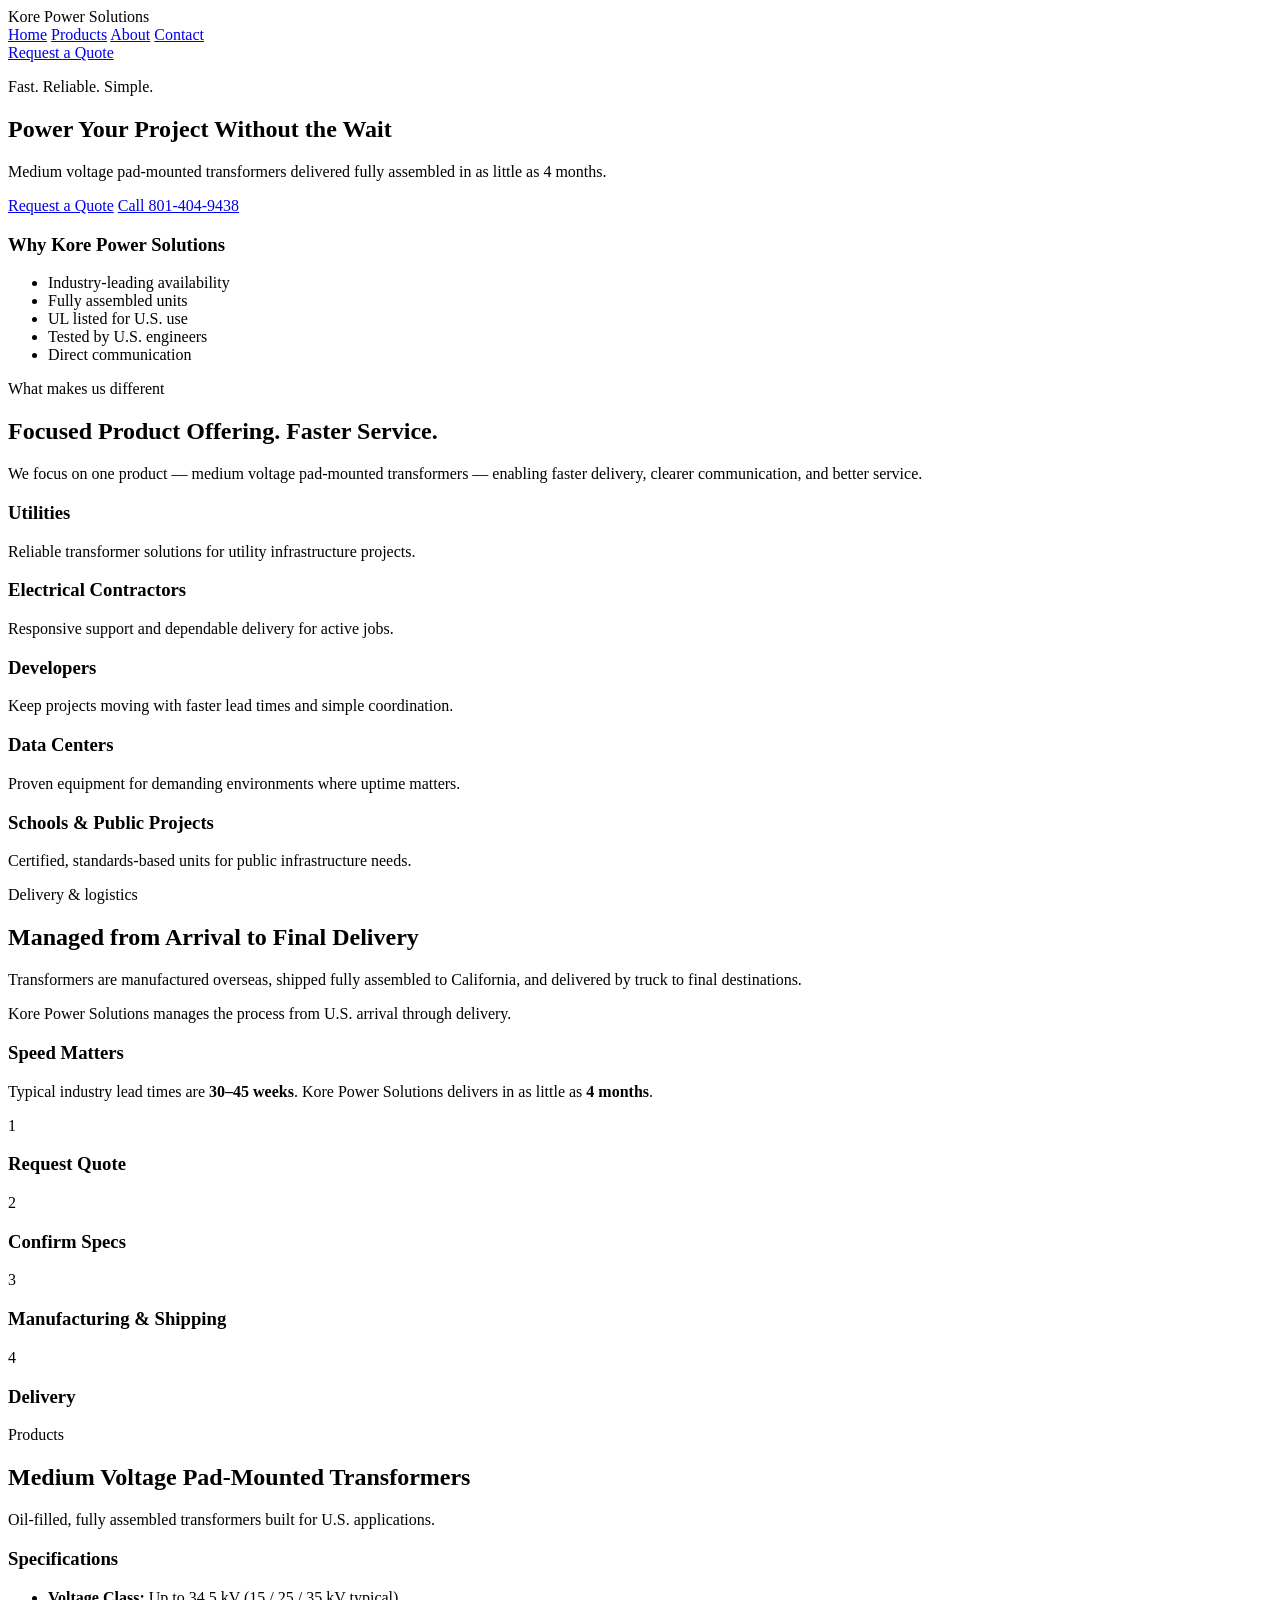
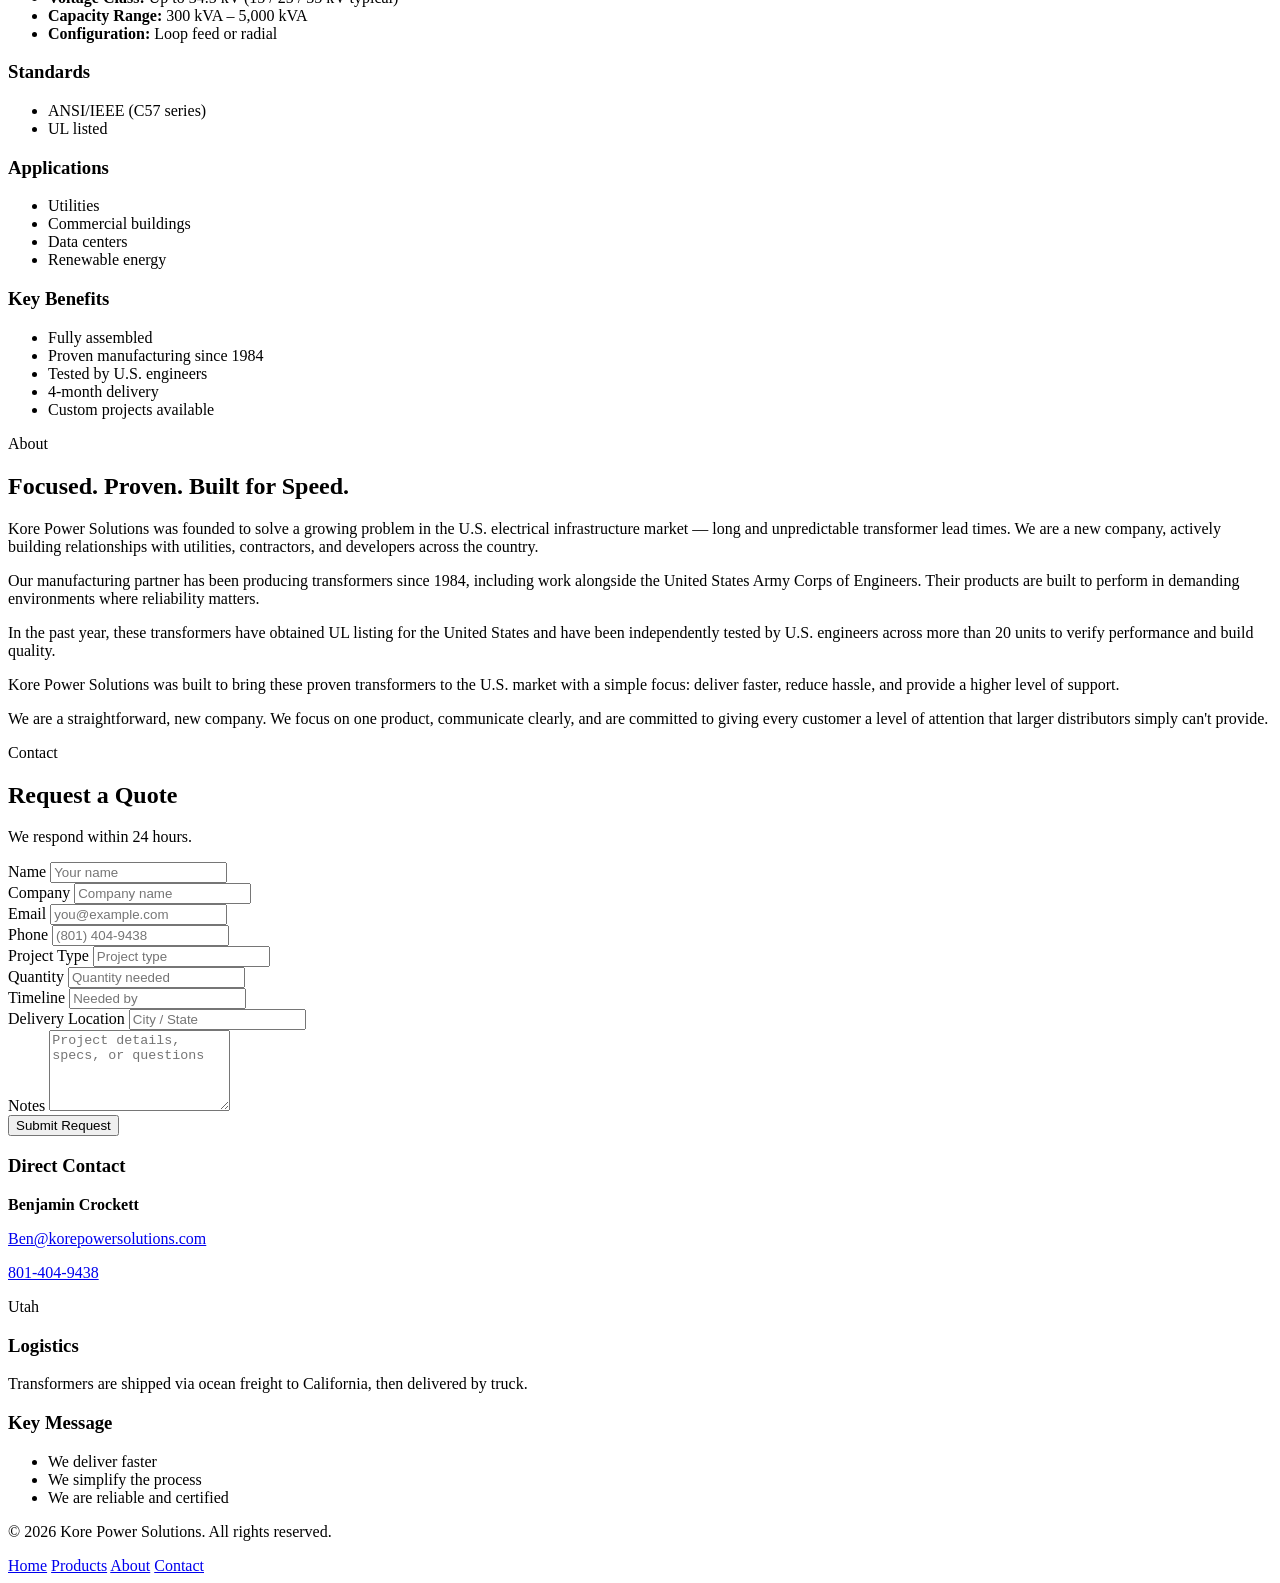
==== index.html @ fe187b6d "Add initial index.html for Kore Power Solutions website This is the initial commit of the index.html" ====
<!DOCTYPE html>
<html lang="en">
<head>
    <meta charset="UTF-8" />
    <meta name="viewport" content="width=device-width, initial-scale=1.0" />
    <title>Kore Power Solutions</title>
    <link rel="stylesheet" href="styles.css" />
</head>
<body>
    <header class="site-header">
        <div class="container nav">
            <div class="logo">
                <span class="logo-k">Kore</span> Power Solutions
            </div>

            <nav class="nav-links">
                <a href="#home">Home</a>
                <a href="#products">Products</a>
                <a href="#about">About</a>
                <a href="#contact">Contact</a>
            </nav>

            <a href="#contact" class="btn btn-primary">Request a Quote</a>
        </div>
    </header>

    <main>
        <section id="home" class="hero">
            <div class="container hero-grid">
                <div class="hero-text">
                    <p class="eyebrow">Fast. Reliable. Simple.</p>
                    <h1>Power Your Project Without the Wait</h1>
                    <p class="hero-subheadline">
                        Medium voltage pad-mounted transformers delivered fully assembled
                        in as little as 4 months.
                    </p>

                    <div class="hero-actions">
                        <a href="#contact" class="btn btn-primary">Request a Quote</a>
                        <a href="tel:8014049438" class="btn btn-secondary">Call 801-404-9438</a>
                    </div>
                </div>

                <div class="hero-card">
                    <h3>Why Kore Power Solutions</h3>
                    <ul>
                        <li>Industry-leading availability</li>
                        <li>Fully assembled units</li>
                        <li>UL listed for U.S. use</li>
                        <li>Tested by U.S. engineers</li>
                        <li>Direct communication</li>
                    </ul>
                </div>
            </div>
        </section>

        <section class="section section-light">
            <div class="container">
                <div class="section-heading">
                    <p class="eyebrow">What makes us different</p>
                    <h2>Focused Product Offering. Faster Service.</h2>
                </div>

                <div class="info-box">
                    <p>
                        We focus on one product — medium voltage pad-mounted transformers —
                        enabling faster delivery, clearer communication, and better service.
                    </p>
                </div>

                <div class="grid grid-5">
                    <div class="card">
                        <h3>Utilities</h3>
                        <p>Reliable transformer solutions for utility infrastructure projects.</p>
                    </div>
                    <div class="card">
                        <h3>Electrical Contractors</h3>
                        <p>Responsive support and dependable delivery for active jobs.</p>
                    </div>
                    <div class="card">
                        <h3>Developers</h3>
                        <p>Keep projects moving with faster lead times and simple coordination.</p>
                    </div>
                    <div class="card">
                        <h3>Data Centers</h3>
                        <p>Proven equipment for demanding environments where uptime matters.</p>
                    </div>
                    <div class="card">
                        <h3>Schools & Public Projects</h3>
                        <p>Certified, standards-based units for public infrastructure needs.</p>
                    </div>
                </div>
            </div>
        </section>

        <section class="section section-dark">
            <div class="container">
                <div class="section-heading">
                    <p class="eyebrow">Delivery & logistics</p>
                    <h2>Managed from Arrival to Final Delivery</h2>
                </div>

                <div class="two-column">
                    <div class="card dark-card">
                        <p>
                            Transformers are manufactured overseas, shipped fully assembled to
                            California, and delivered by truck to final destinations.
                        </p>
                        <p>
                            Kore Power Solutions manages the process from U.S. arrival through delivery.
                        </p>
                    </div>

                    <div class="card accent-card">
                        <h3>Speed Matters</h3>
                        <p>
                            Typical industry lead times are <strong>30–45 weeks</strong>.
                            Kore Power Solutions delivers in as little as <strong>4 months</strong>.
                        </p>
                    </div>
                </div>

                <div class="process">
                    <div class="process-step">
                        <span>1</span>
                        <h3>Request Quote</h3>
                    </div>
                    <div class="process-step">
                        <span>2</span>
                        <h3>Confirm Specs</h3>
                    </div>
                    <div class="process-step">
                        <span>3</span>
                        <h3>Manufacturing & Shipping</h3>
                    </div>
                    <div class="process-step">
                        <span>4</span>
                        <h3>Delivery</h3>
                    </div>
                </div>
            </div>
        </section>

        <section id="products" class="section section-light">
            <div class="container">
                <div class="section-heading">
                    <p class="eyebrow">Products</p>
                    <h2>Medium Voltage Pad-Mounted Transformers</h2>
                    <p>
                        Oil-filled, fully assembled transformers built for U.S. applications.
                    </p>
                </div>

                <div class="products-grid">
                    <div class="card">
                        <h3>Specifications</h3>
                        <ul class="list">
                            <li><strong>Voltage Class:</strong> Up to 34.5 kV (15 / 25 / 35 kV typical)</li>
                            <li><strong>Capacity Range:</strong> 300 kVA – 5,000 kVA</li>
                            <li><strong>Configuration:</strong> Loop feed or radial</li>
                        </ul>
                    </div>

                    <div class="card">
                        <h3>Standards</h3>
                        <ul class="list">
                            <li>ANSI/IEEE (C57 series)</li>
                            <li>UL listed</li>
                        </ul>
                    </div>

                    <div class="card">
                        <h3>Applications</h3>
                        <ul class="list">
                            <li>Utilities</li>
                            <li>Commercial buildings</li>
                            <li>Data centers</li>
                            <li>Renewable energy</li>
                        </ul>
                    </div>

                    <div class="card">
                        <h3>Key Benefits</h3>
                        <ul class="list">
                            <li>Fully assembled</li>
                            <li>Proven manufacturing since 1984</li>
                            <li>Tested by U.S. engineers</li>
                            <li>4-month delivery</li>
                            <li>Custom projects available</li>
                        </ul>
                    </div>
                </div>
            </div>
        </section>

        <section id="about" class="section section-white">
            <div class="container narrow">
                <div class="section-heading">
                    <p class="eyebrow">About</p>
                    <h2>Focused. Proven. Built for Speed.</h2>
                </div>

                <div class="about-content">
                    <p>
                        Kore Power Solutions was founded to solve a growing problem in the U.S.
                        electrical infrastructure market — long and unpredictable transformer lead times.
                        We are a new company, actively building relationships with utilities,
                        contractors, and developers across the country.
                    </p>

                    <p>
                        Our manufacturing partner has been producing transformers since 1984,
                        including work alongside the United States Army Corps of Engineers.
                        Their products are built to perform in demanding environments where
                        reliability matters.
                    </p>

                    <p>
                        In the past year, these transformers have obtained UL listing for the
                        United States and have been independently tested by U.S. engineers across
                        more than 20 units to verify performance and build quality.
                    </p>

                    <p>
                        Kore Power Solutions was built to bring these proven transformers to the
                        U.S. market with a simple focus: deliver faster, reduce hassle, and provide
                        a higher level of support.
                    </p>

                    <p>
                        We are a straightforward, new company. We focus on one product,
                        communicate clearly, and are committed to giving every customer a level of
                        attention that larger distributors simply can't provide.
                    </p>
                </div>
            </div>
        </section>

        <section id="contact" class="section section-light">
            <div class="container">
                <div class="section-heading">
                    <p class="eyebrow">Contact</p>
                    <h2>Request a Quote</h2>
                    <p>We respond within 24 hours.</p>
                </div>

                <div class="contact-grid">
                    <div class="card">
                        <form class="quote-form">
                            <div class="form-row">
                                <div class="form-group">
                                    <label for="name">Name</label>
                                    <input type="text" id="name" name="name" placeholder="Your name" />
                                </div>

                                <div class="form-group">
                                    <label for="company">Company</label>
                                    <input type="text" id="company" name="company" placeholder="Company name" />
                                </div>
                            </div>

                            <div class="form-row">
                                <div class="form-group">
                                    <label for="email">Email</label>
                                    <input type="email" id="email" name="email" placeholder="you@example.com" />
                                </div>

                                <div class="form-group">
                                    <label for="phone">Phone</label>
                                    <input type="tel" id="phone" name="phone" placeholder="(801) 404-9438" />
                                </div>
                            </div>

                            <div class="form-row">
                                <div class="form-group">
                                    <label for="projectType">Project Type</label>
                                    <input type="text" id="projectType" name="projectType" placeholder="Project type" />
                                </div>

                                <div class="form-group">
                                    <label for="quantity">Quantity</label>
                                    <input type="text" id="quantity" name="quantity" placeholder="Quantity needed" />
                                </div>
                            </div>

                            <div class="form-row">
                                <div class="form-group">
                                    <label for="timeline">Timeline</label>
                                    <input type="text" id="timeline" name="timeline" placeholder="Needed by" />
                                </div>

                                <div class="form-group">
                                    <label for="deliveryLocation">Delivery Location</label>
                                    <input type="text" id="deliveryLocation" name="deliveryLocation" placeholder="City / State" />
                                </div>
                            </div>

                            <div class="form-group">
                                <label for="notes">Notes</label>
                                <textarea id="notes" name="notes" rows="5" placeholder="Project details, specs, or questions"></textarea>
                            </div>

                            <button type="submit" class="btn btn-primary">Submit Request</button>
                        </form>
                    </div>

                    <div class="contact-info">
                        <div class="card">
                            <h3>Direct Contact</h3>
                            <p><strong>Benjamin Crockett</strong></p>
                            <p><a href="mailto:Ben@korepowersolutions.com">Ben@korepowersolutions.com</a></p>
                            <p><a href="tel:8014049438">801-404-9438</a></p>
                            <p>Utah</p>
                        </div>

                        <div class="card">
                            <h3>Logistics</h3>
                            <p>
                                Transformers are shipped via ocean freight to California,
                                then delivered by truck.
                            </p>
                        </div>

                        <div class="card callout">
                            <h3>Key Message</h3>
                            <ul class="list">
                                <li>We deliver faster</li>
                                <li>We simplify the process</li>
                                <li>We are reliable and certified</li>
                            </ul>
                        </div>
                    </div>
                </div>
            </div>
        </section>
    </main>

    <footer class="site-footer">
        <div class="container footer-content">
            <p>&copy; 2026 Kore Power Solutions. All rights reserved.</p>
            <div class="footer-links">
                <a href="#home">Home</a>
                <a href="#products">Products</a>
                <a href="#about">About</a>
                <a href="#contact">Contact</a>
            </div>
        </div>
    </footer>
</body>
</html>
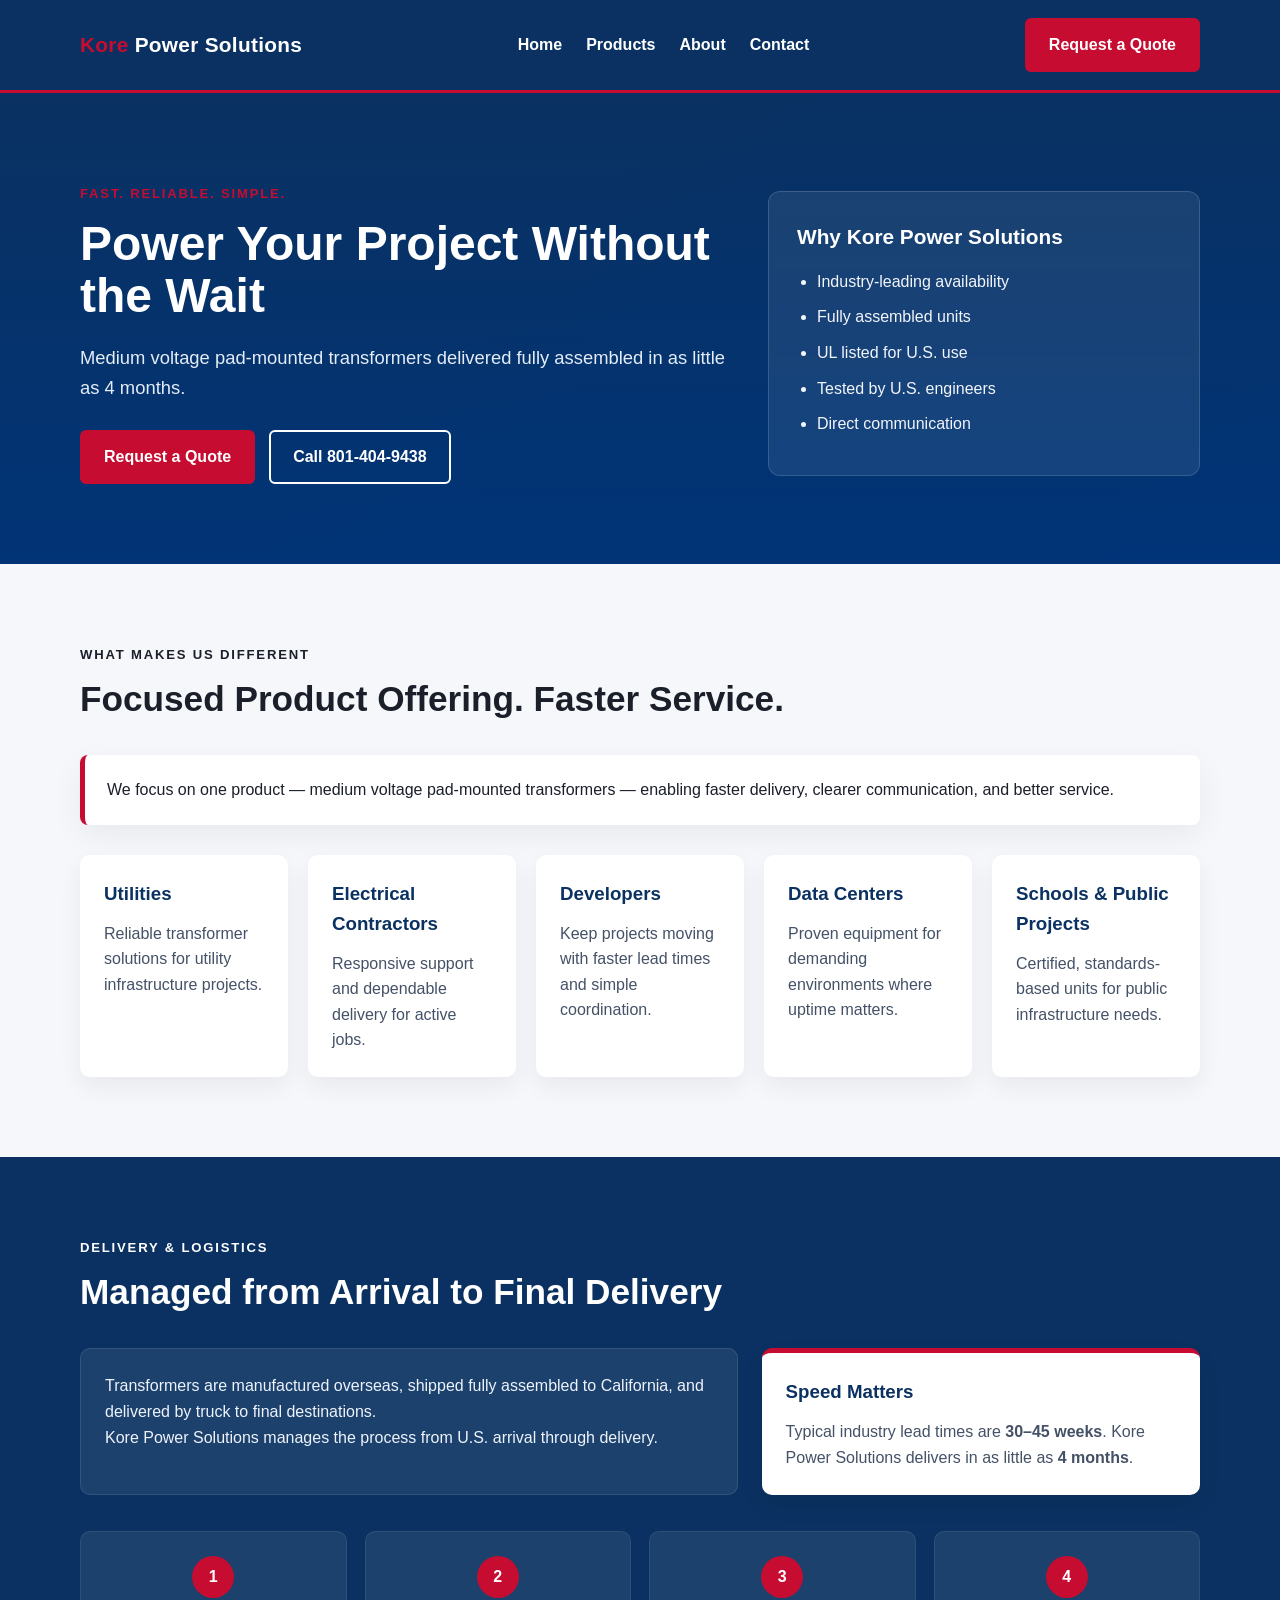
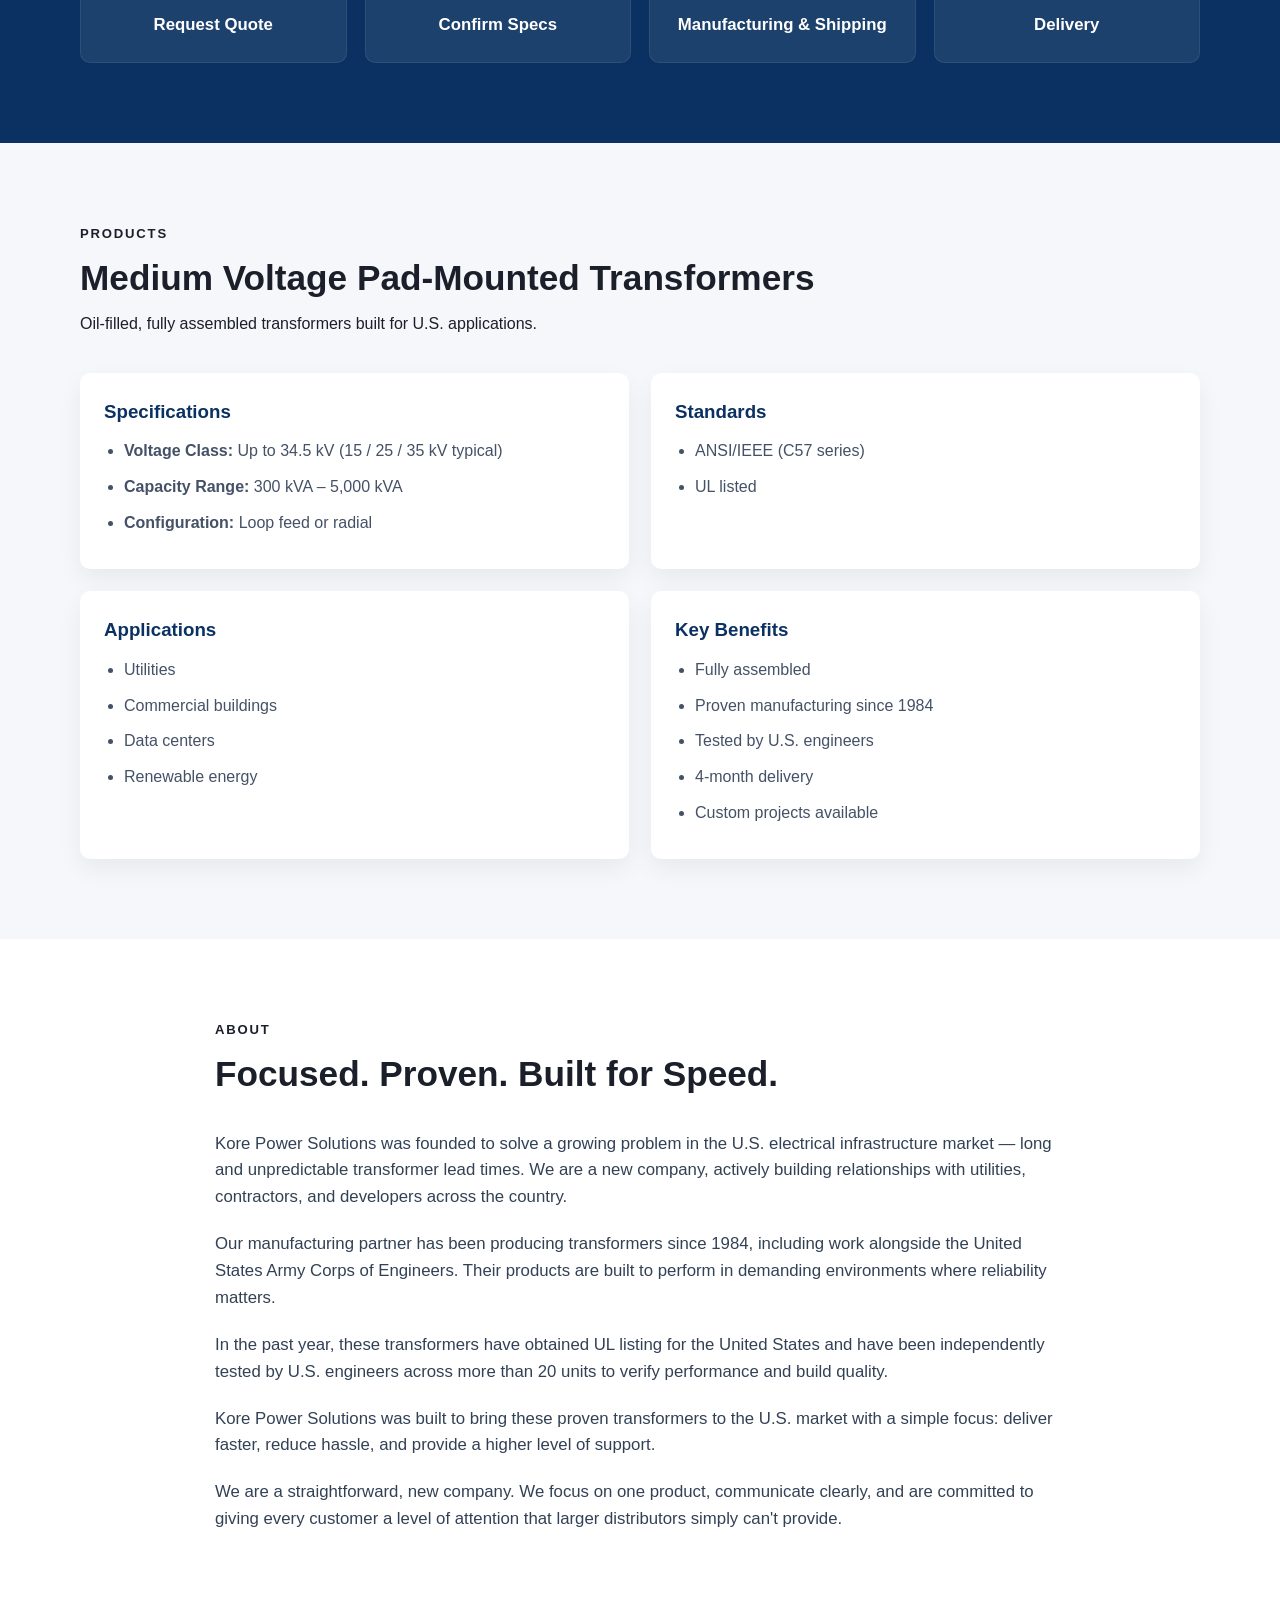
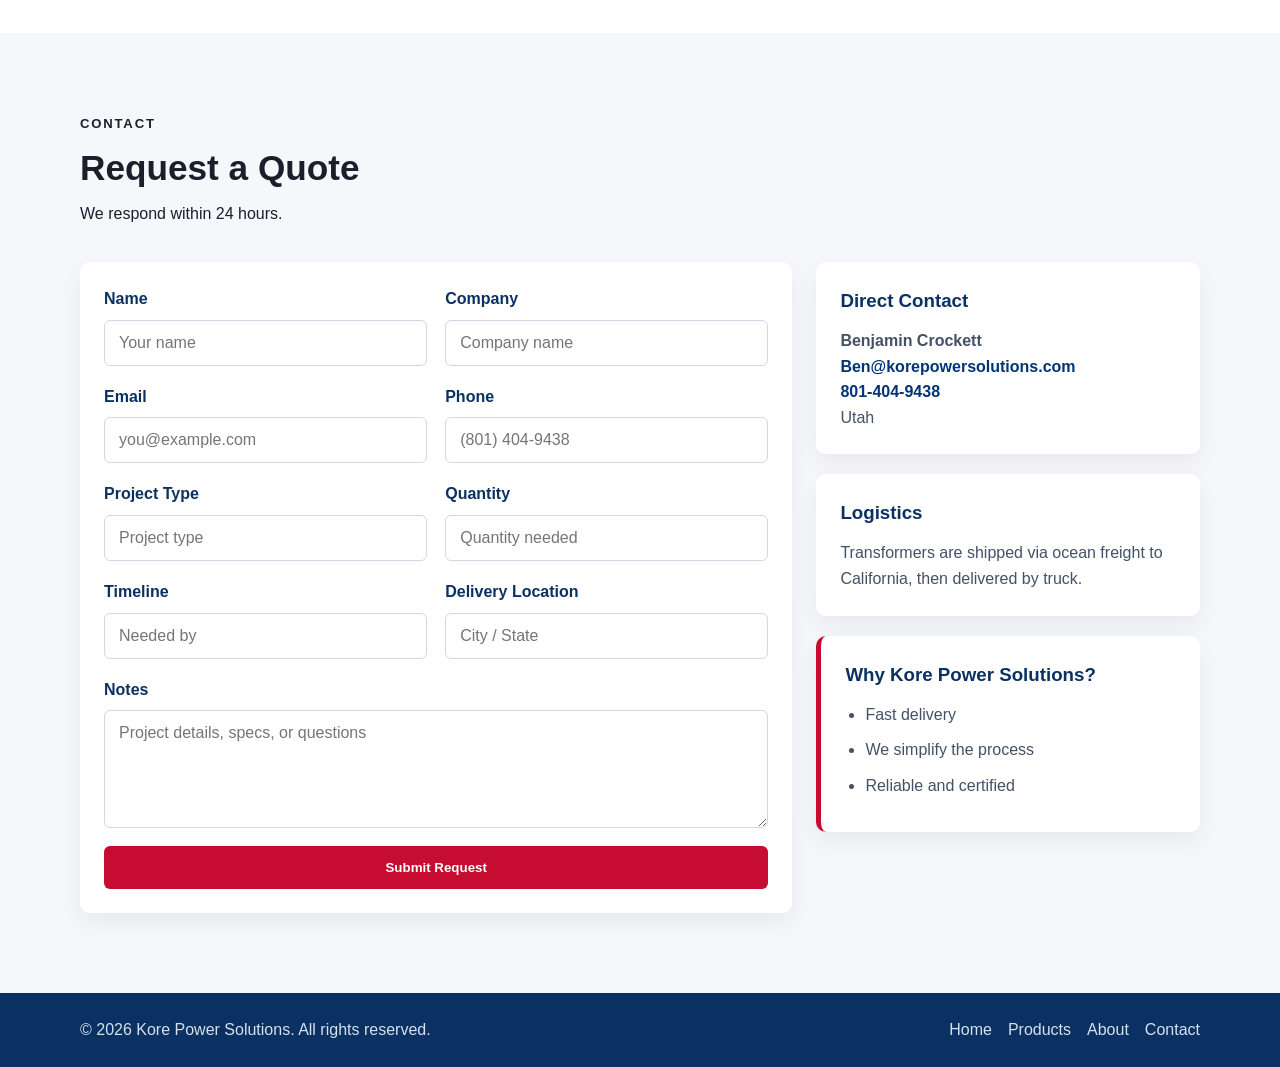
==== commit 023c0462: "images" ====
--- a/index.html
+++ b/index.html
@@ -322,11 +322,11 @@
                         </div>
 
                         <div class="card callout">
-                            <h3>Key Message</h3>
+                            <h3>Why Kore Power Solutions?</h3>
                             <ul class="list">
-                                <li>We deliver faster</li>
+                                <li>Fast delivery</li>
                                 <li>We simplify the process</li>
-                                <li>We are reliable and certified</li>
+                                <li>Reliable and certified</li>
                             </ul>
                         </div>
                     </div>
--- a/styles.css
+++ b/styles.css
@@ -0,0 +1,483 @@
+:root {
+    --primary-blue: #0A3161;
+    --secondary-blue: #003478;
+    --primary-red: #C60C30;
+    --accent-red: #B31942;
+
+    --dark-bg: #0a1a2f;
+    --light-bg: #f5f7fb;
+    --white: #ffffff;
+
+    --text-dark: #1b1f2a;
+    --text-body: #445166;
+    --text-muted: #334155;
+
+    --border-light: #cfd8e3;
+    --shadow-light: 0 10px 25px rgba(0, 0, 0, 0.06);
+    --shadow-medium: 0 10px 30px rgba(0, 0, 0, 0.06);
+}
+
+* {
+    margin: 0;
+    padding: 0;
+    box-sizing: border-box;
+}
+
+html {
+    scroll-behavior: smooth;
+}
+
+body {
+    font-family: Arial, Helvetica, sans-serif;
+    color: var(--text-dark);
+    background-color: var(--white);
+    line-height: 1.6;
+}
+
+img {
+    max-width: 100%;
+    display: block;
+}
+
+a {
+    text-decoration: none;
+    color: inherit;
+}
+
+.container {
+    width: min(1120px, 92%);
+    margin: 0 auto;
+}
+
+.narrow {
+    width: min(850px, 92%);
+    margin: 0 auto;
+}
+
+.site-header {
+    background: var(--primary-blue);
+    color: var(--white);
+    position: sticky;
+    top: 0;
+    z-index: 1000;
+    border-bottom: 3px solid var(--primary-red);
+}
+
+.nav {
+    display: flex;
+    align-items: center;
+    justify-content: space-between;
+    gap: 24px;
+    padding: 18px 0;
+    flex-wrap: wrap;
+}
+
+.logo {
+    font-size: 1.3rem;
+    font-weight: 700;
+    letter-spacing: 0.3px;
+}
+
+.logo-k {
+    color: var(--primary-red);
+}
+
+.nav-links {
+    display: flex;
+    gap: 24px;
+    flex-wrap: wrap;
+}
+
+.nav-links a {
+    color: var(--white);
+    font-weight: 600;
+    transition: 0.2s ease;
+}
+
+.nav-links a:hover {
+    color: #dbe8ff;
+}
+
+.btn {
+    display: inline-block;
+    padding: 12px 22px;
+    border-radius: 6px;
+    font-weight: 700;
+    transition: 0.2s ease;
+    border: 2px solid transparent;
+    cursor: pointer;
+}
+
+.btn-primary {
+    background: var(--primary-red);
+    color: var(--white);
+}
+
+.btn-primary:hover {
+    background: var(--accent-red);
+    box-shadow: 0 6px 18px rgba(198, 12, 48, 0.35);
+}
+
+.btn-secondary {
+    background: transparent;
+    color: var(--primary-blue);
+    border-color: var(--primary-blue);
+}
+
+.btn-secondary:hover {
+    background: var(--primary-blue);
+    color: var(--white);
+}
+
+.hero {
+    background:
+        linear-gradient(rgba(10, 49, 97, 0.9), rgba(0, 52, 120, 0.9)),
+        linear-gradient(135deg, var(--primary-blue), var(--secondary-blue));
+    color: var(--white);
+    padding: 90px 0 80px;
+}
+
+.hero-grid {
+    display: grid;
+    grid-template-columns: 1.5fr 1fr;
+    gap: 40px;
+    align-items: center;
+}
+
+.eyebrow {
+    text-transform: uppercase;
+    letter-spacing: 1.8px;
+    font-size: 0.82rem;
+    font-weight: 700;
+    color: var(--primary-red);
+    margin-bottom: 14px;
+}
+
+.hero h1 {
+    font-size: 3rem;
+    line-height: 1.1;
+    margin-bottom: 20px;
+    max-width: 700px;
+}
+
+.hero-subheadline {
+    font-size: 1.15rem;
+    color: #e4ecf7;
+    max-width: 650px;
+    margin-bottom: 28px;
+}
+
+.hero-actions {
+    display: flex;
+    gap: 14px;
+    flex-wrap: wrap;
+}
+
+.hero-actions .btn-secondary {
+    color: var(--white);
+    border-color: var(--white);
+}
+
+.hero-actions .btn-secondary:hover {
+    background: var(--white);
+    color: var(--primary-blue);
+}
+
+.hero-card {
+    background: rgba(255, 255, 255, 0.08);
+    border: 1px solid rgba(255, 255, 255, 0.15);
+    padding: 28px;
+    border-radius: 12px;
+    backdrop-filter: blur(3px);
+}
+
+.hero-card h3 {
+    margin-bottom: 16px;
+    font-size: 1.3rem;
+}
+
+.hero-card ul {
+    padding-left: 20px;
+}
+
+.hero-card li {
+    margin-bottom: 10px;
+    color: #f2f6fb;
+}
+
+.section {
+    padding: 80px 0;
+}
+
+.section-light {
+    background: var(--light-bg);
+}
+
+.section-white {
+    background: var(--white);
+}
+
+.section-dark {
+    background: var(--primary-blue);
+    color: var(--white);
+}
+
+.section-heading {
+    margin-bottom: 36px;
+}
+
+.section-heading h2 {
+    font-size: 2.2rem;
+    line-height: 1.15;
+    margin-bottom: 12px;
+}
+
+.section-heading p {
+    max-width: 760px;
+    color: inherit;
+}
+
+.info-box {
+    background: var(--white);
+    border-left: 5px solid var(--primary-red);
+    padding: 22px;
+    border-radius: 8px;
+    box-shadow: var(--shadow-medium);
+    margin-bottom: 30px;
+}
+
+.grid {
+    display: grid;
+    gap: 20px;
+}
+
+.grid-5 {
+    grid-template-columns: repeat(5, 1fr);
+}
+
+.card {
+    background: var(--white);
+    border-radius: 10px;
+    padding: 24px;
+    box-shadow: var(--shadow-light);
+}
+
+.card h3 {
+    margin-bottom: 12px;
+    color: var(--primary-blue);
+}
+
+.card p,
+.card li {
+    color: var(--text-body);
+}
+
+.dark-card {
+    background: rgba(255, 255, 255, 0.08);
+    color: var(--white);
+    box-shadow: none;
+    border: 1px solid rgba(255, 255, 255, 0.1);
+}
+
+.dark-card h3 {
+    color: var(--white);
+}
+
+.dark-card p {
+    color: #edf3fb;
+}
+
+.accent-card {
+    border-top: 5px solid var(--primary-red);
+}
+
+.two-column {
+    display: grid;
+    grid-template-columns: 1.2fr 0.8fr;
+    gap: 24px;
+    margin-bottom: 36px;
+}
+
+.process {
+    display: grid;
+    grid-template-columns: repeat(4, 1fr);
+    gap: 18px;
+}
+
+.process-step {
+    background: rgba(255, 255, 255, 0.08);
+    padding: 24px;
+    border-radius: 10px;
+    text-align: center;
+    border: 1px solid rgba(255, 255, 255, 0.08);
+}
+
+.process-step span {
+    display: inline-flex;
+    align-items: center;
+    justify-content: center;
+    width: 42px;
+    height: 42px;
+    border-radius: 50%;
+    background: var(--primary-red);
+    color: var(--white);
+    font-weight: 700;
+    margin-bottom: 14px;
+}
+
+.process-step h3 {
+    font-size: 1.05rem;
+    color: var(--white);
+}
+
+.products-grid {
+    display: grid;
+    grid-template-columns: repeat(2, 1fr);
+    gap: 22px;
+}
+
+.list {
+    padding-left: 20px;
+}
+
+.list li {
+    margin-bottom: 10px;
+}
+
+.about-content p {
+    margin-bottom: 20px;
+    font-size: 1.05rem;
+    color: var(--text-muted);
+}
+
+.contact-grid {
+    display: grid;
+    grid-template-columns: 1.3fr 0.7fr;
+    gap: 24px;
+}
+
+.quote-form {
+    display: flex;
+    flex-direction: column;
+    gap: 18px;
+}
+
+.form-row {
+    display: grid;
+    grid-template-columns: repeat(2, 1fr);
+    gap: 18px;
+}
+
+.form-group {
+    display: flex;
+    flex-direction: column;
+}
+
+.form-group label {
+    font-weight: 700;
+    margin-bottom: 8px;
+    color: var(--primary-blue);
+}
+
+.form-group input,
+.form-group textarea {
+    width: 100%;
+    padding: 13px 14px;
+    border: 1px solid var(--border-light);
+    border-radius: 6px;
+    font-size: 1rem;
+    font-family: inherit;
+    background: var(--white);
+}
+
+.form-group input:focus,
+.form-group textarea:focus {
+    outline: none;
+    border-color: var(--secondary-blue);
+    box-shadow: 0 0 0 3px rgba(0, 52, 120, 0.12);
+}
+
+.contact-info {
+    display: flex;
+    flex-direction: column;
+    gap: 20px;
+}
+
+.contact-info a {
+    color: var(--secondary-blue);
+    font-weight: 600;
+}
+
+.callout {
+    border-left: 5px solid var(--primary-red);
+}
+
+.site-footer {
+    background: var(--primary-blue);
+    color: #d6e0ee;
+    padding: 24px 0;
+}
+
+.footer-content {
+    display: flex;
+    justify-content: space-between;
+    align-items: center;
+    gap: 20px;
+    flex-wrap: wrap;
+}
+
+.footer-links {
+    display: flex;
+    gap: 16px;
+    flex-wrap: wrap;
+}
+
+.footer-links a:hover {
+    color: var(--white);
+}
+
+@media (max-width: 1024px) {
+    .hero-grid,
+    .two-column,
+    .contact-grid,
+    .products-grid {
+        grid-template-columns: 1fr;
+    }
+
+    .grid-5 {
+        grid-template-columns: repeat(2, 1fr);
+    }
+
+    .process {
+        grid-template-columns: repeat(2, 1fr);
+    }
+}
+
+@media (max-width: 700px) {
+    .hero h1 {
+        font-size: 2.2rem;
+    }
+
+    .nav {
+        flex-direction: column;
+        align-items: flex-start;
+    }
+
+    .nav-links {
+        gap: 14px;
+    }
+
+    .form-row,
+    .grid-5,
+    .process {
+        grid-template-columns: 1fr;
+    }
+
+    .section-heading h2 {
+        font-size: 1.8rem;
+    }
+
+    .hero {
+        padding: 70px 0 60px;
+    }
+}
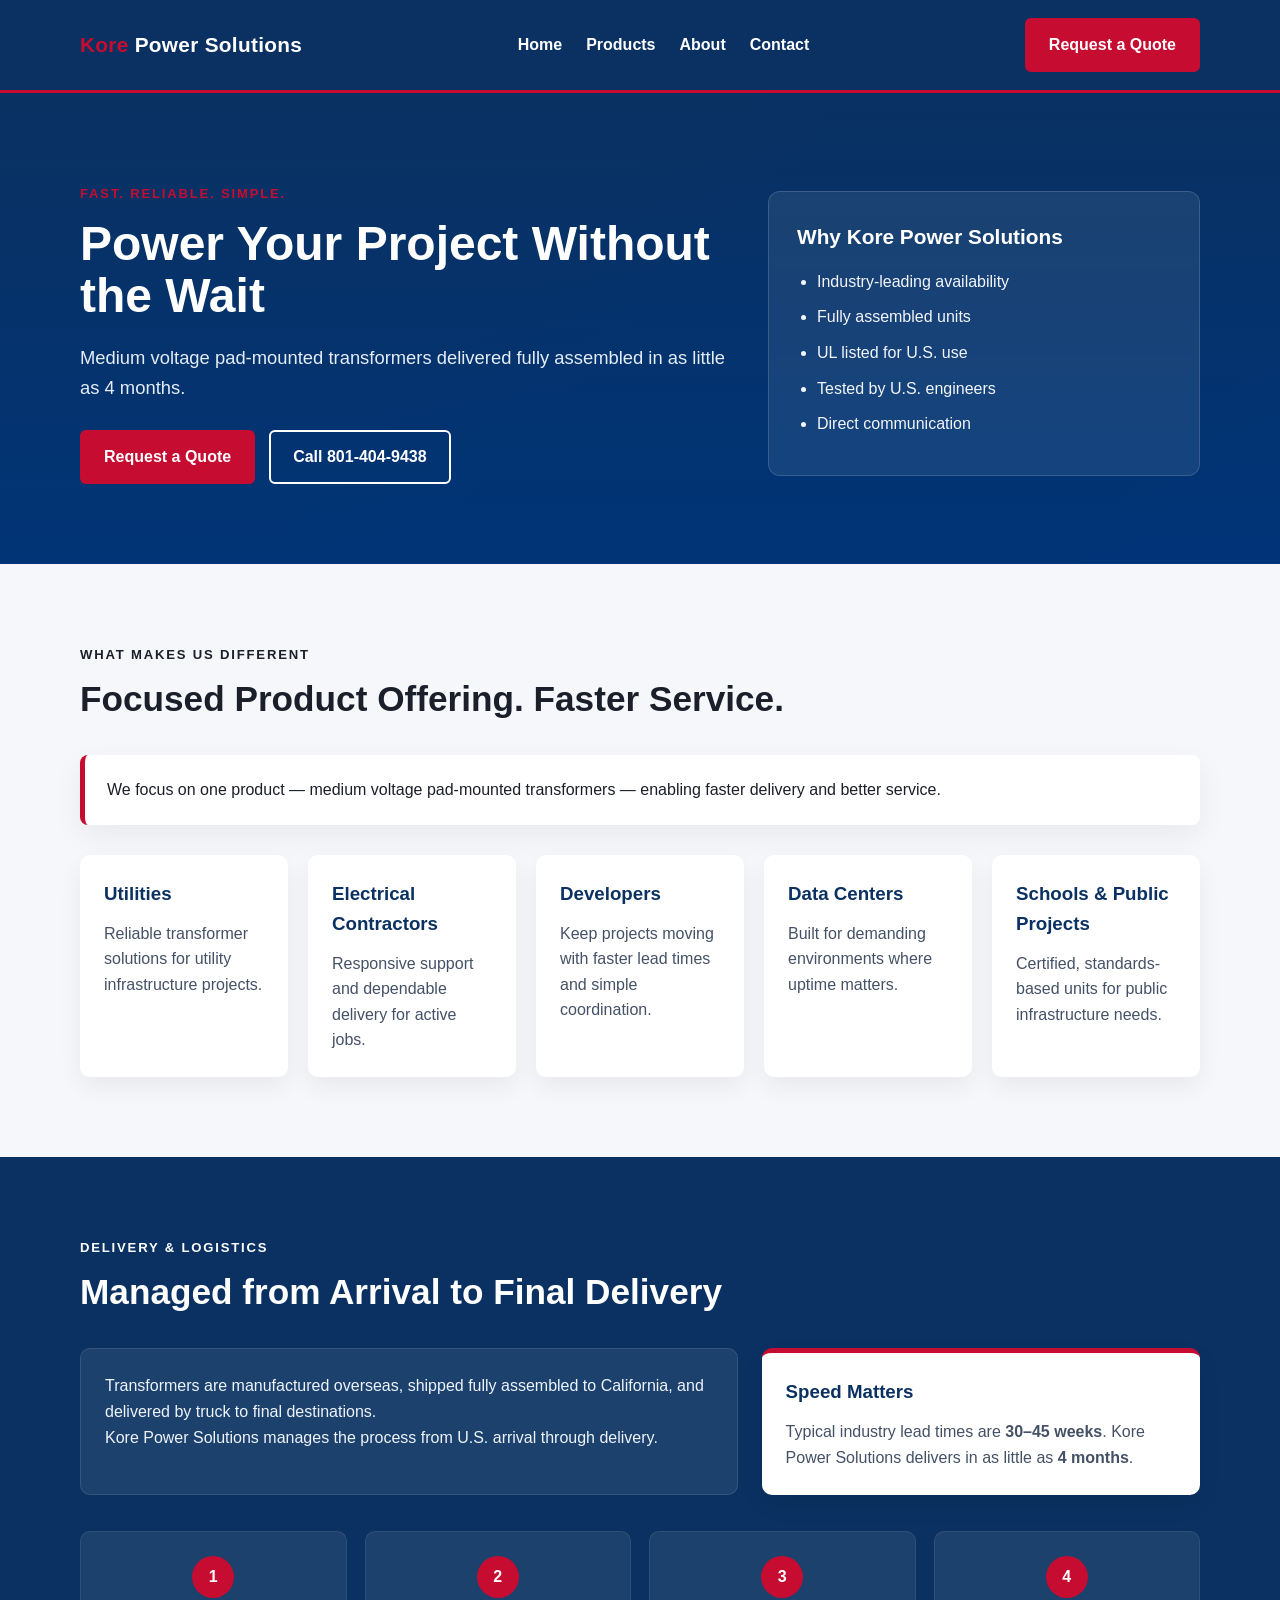
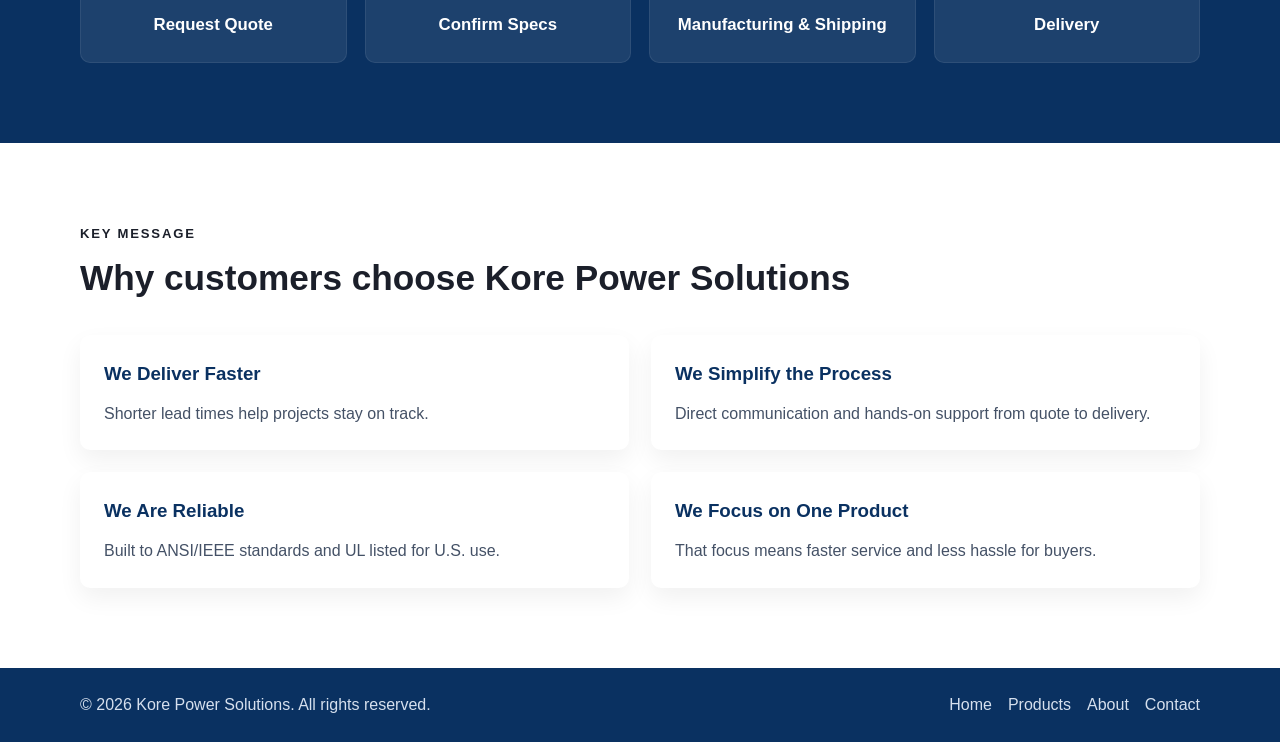
==== commit f194086f: "Seperate pages and Image slideshow for products.html" ====
--- a/index.html
+++ b/index.html
@@ -3,40 +3,37 @@
 <head>
     <meta charset="UTF-8" />
     <meta name="viewport" content="width=device-width, initial-scale=1.0" />
-    <title>Kore Power Solutions</title>
+    <title>Kore Power Solutions | Home</title>
     <link rel="stylesheet" href="styles.css" />
 </head>
 <body>
     <header class="site-header">
         <div class="container nav">
-            <div class="logo">
-                <span class="logo-k">Kore</span> Power Solutions
-            </div>
+            <a href="index.html" class="logo"><span class="logo-k">Kore</span> Power Solutions</a>
 
             <nav class="nav-links">
-                <a href="#home">Home</a>
-                <a href="#products">Products</a>
-                <a href="#about">About</a>
-                <a href="#contact">Contact</a>
+                <a href="index.html" class="active">Home</a>
+                <a href="products.html">Products</a>
+                <a href="about.html">About</a>
+                <a href="contact.html">Contact</a>
             </nav>
 
-            <a href="#contact" class="btn btn-primary">Request a Quote</a>
+            <a href="contact.html" class="btn btn-primary">Request a Quote</a>
         </div>
     </header>
 
     <main>
-        <section id="home" class="hero">
+        <section class="hero">
             <div class="container hero-grid">
                 <div class="hero-text">
                     <p class="eyebrow">Fast. Reliable. Simple.</p>
                     <h1>Power Your Project Without the Wait</h1>
                     <p class="hero-subheadline">
-                        Medium voltage pad-mounted transformers delivered fully assembled
-                        in as little as 4 months.
+                        Medium voltage pad-mounted transformers delivered fully assembled in as little as 4 months.
                     </p>
 
                     <div class="hero-actions">
-                        <a href="#contact" class="btn btn-primary">Request a Quote</a>
+                        <a href="contact.html" class="btn btn-primary">Request a Quote</a>
                         <a href="tel:8014049438" class="btn btn-secondary">Call 801-404-9438</a>
                     </div>
                 </div>
@@ -64,7 +61,7 @@
                 <div class="info-box">
                     <p>
                         We focus on one product — medium voltage pad-mounted transformers —
-                        enabling faster delivery, clearer communication, and better service.
+                        enabling faster delivery and better service.
                     </p>
                 </div>
 
@@ -83,7 +80,7 @@
                     </div>
                     <div class="card">
                         <h3>Data Centers</h3>
-                        <p>Proven equipment for demanding environments where uptime matters.</p>
+                        <p>Built for demanding environments where uptime matters.</p>
                     </div>
                     <div class="card">
                         <h3>Schools & Public Projects</h3>
@@ -103,8 +100,8 @@
                 <div class="two-column">
                     <div class="card dark-card">
                         <p>
-                            Transformers are manufactured overseas, shipped fully assembled to
-                            California, and delivered by truck to final destinations.
+                            Transformers are manufactured overseas, shipped fully assembled to California,
+                            and delivered by truck to final destinations.
                         </p>
                         <p>
                             Kore Power Solutions manages the process from U.S. arrival through delivery.
@@ -141,194 +138,32 @@
             </div>
         </section>
 
-        <section id="products" class="section section-light">
+        <section class="section section-white">
             <div class="container">
                 <div class="section-heading">
-                    <p class="eyebrow">Products</p>
-                    <h2>Medium Voltage Pad-Mounted Transformers</h2>
-                    <p>
-                        Oil-filled, fully assembled transformers built for U.S. applications.
-                    </p>
+                    <p class="eyebrow">Key message</p>
+                    <h2>Why customers choose Kore Power Solutions</h2>
                 </div>
 
                 <div class="products-grid">
                     <div class="card">
-                        <h3>Specifications</h3>
-                        <ul class="list">
-                            <li><strong>Voltage Class:</strong> Up to 34.5 kV (15 / 25 / 35 kV typical)</li>
-                            <li><strong>Capacity Range:</strong> 300 kVA – 5,000 kVA</li>
-                            <li><strong>Configuration:</strong> Loop feed or radial</li>
-                        </ul>
+                        <h3>We Deliver Faster</h3>
+                        <p>Shorter lead times help projects stay on track.</p>
                     </div>
 
                     <div class="card">
-                        <h3>Standards</h3>
-                        <ul class="list">
-                            <li>ANSI/IEEE (C57 series)</li>
-                            <li>UL listed</li>
-                        </ul>
+                        <h3>We Simplify the Process</h3>
+                        <p>Direct communication and hands-on support from quote to delivery.</p>
                     </div>
 
                     <div class="card">
-                        <h3>Applications</h3>
-                        <ul class="list">
-                            <li>Utilities</li>
-                            <li>Commercial buildings</li>
-                            <li>Data centers</li>
-                            <li>Renewable energy</li>
-                        </ul>
+                        <h3>We Are Reliable</h3>
+                        <p>Built to ANSI/IEEE standards and UL listed for U.S. use.</p>
                     </div>
 
                     <div class="card">
-                        <h3>Key Benefits</h3>
-                        <ul class="list">
-                            <li>Fully assembled</li>
-                            <li>Proven manufacturing since 1984</li>
-                            <li>Tested by U.S. engineers</li>
-                            <li>4-month delivery</li>
-                            <li>Custom projects available</li>
-                        </ul>
-                    </div>
-                </div>
-            </div>
-        </section>
-
-        <section id="about" class="section section-white">
-            <div class="container narrow">
-                <div class="section-heading">
-                    <p class="eyebrow">About</p>
-                    <h2>Focused. Proven. Built for Speed.</h2>
-                </div>
-
-                <div class="about-content">
-                    <p>
-                        Kore Power Solutions was founded to solve a growing problem in the U.S.
-                        electrical infrastructure market — long and unpredictable transformer lead times.
-                        We are a new company, actively building relationships with utilities,
-                        contractors, and developers across the country.
-                    </p>
-
-                    <p>
-                        Our manufacturing partner has been producing transformers since 1984,
-                        including work alongside the United States Army Corps of Engineers.
-                        Their products are built to perform in demanding environments where
-                        reliability matters.
-                    </p>
-
-                    <p>
-                        In the past year, these transformers have obtained UL listing for the
-                        United States and have been independently tested by U.S. engineers across
-                        more than 20 units to verify performance and build quality.
-                    </p>
-
-                    <p>
-                        Kore Power Solutions was built to bring these proven transformers to the
-                        U.S. market with a simple focus: deliver faster, reduce hassle, and provide
-                        a higher level of support.
-                    </p>
-
-                    <p>
-                        We are a straightforward, new company. We focus on one product,
-                        communicate clearly, and are committed to giving every customer a level of
-                        attention that larger distributors simply can't provide.
-                    </p>
-                </div>
-            </div>
-        </section>
-
-        <section id="contact" class="section section-light">
-            <div class="container">
-                <div class="section-heading">
-                    <p class="eyebrow">Contact</p>
-                    <h2>Request a Quote</h2>
-                    <p>We respond within 24 hours.</p>
-                </div>
-
-                <div class="contact-grid">
-                    <div class="card">
-                        <form class="quote-form">
-                            <div class="form-row">
-                                <div class="form-group">
-                                    <label for="name">Name</label>
-                                    <input type="text" id="name" name="name" placeholder="Your name" />
-                                </div>
-
-                                <div class="form-group">
-                                    <label for="company">Company</label>
-                                    <input type="text" id="company" name="company" placeholder="Company name" />
-                                </div>
-                            </div>
-
-                            <div class="form-row">
-                                <div class="form-group">
-                                    <label for="email">Email</label>
-                                    <input type="email" id="email" name="email" placeholder="you@example.com" />
-                                </div>
-
-                                <div class="form-group">
-                                    <label for="phone">Phone</label>
-                                    <input type="tel" id="phone" name="phone" placeholder="(801) 404-9438" />
-                                </div>
-                            </div>
-
-                            <div class="form-row">
-                                <div class="form-group">
-                                    <label for="projectType">Project Type</label>
-                                    <input type="text" id="projectType" name="projectType" placeholder="Project type" />
-                                </div>
-
-                                <div class="form-group">
-                                    <label for="quantity">Quantity</label>
-                                    <input type="text" id="quantity" name="quantity" placeholder="Quantity needed" />
-                                </div>
-                            </div>
-
-                            <div class="form-row">
-                                <div class="form-group">
-                                    <label for="timeline">Timeline</label>
-                                    <input type="text" id="timeline" name="timeline" placeholder="Needed by" />
-                                </div>
-
-                                <div class="form-group">
-                                    <label for="deliveryLocation">Delivery Location</label>
-                                    <input type="text" id="deliveryLocation" name="deliveryLocation" placeholder="City / State" />
-                                </div>
-                            </div>
-
-                            <div class="form-group">
-                                <label for="notes">Notes</label>
-                                <textarea id="notes" name="notes" rows="5" placeholder="Project details, specs, or questions"></textarea>
-                            </div>
-
-                            <button type="submit" class="btn btn-primary">Submit Request</button>
-                        </form>
-                    </div>
-
-                    <div class="contact-info">
-                        <div class="card">
-                            <h3>Direct Contact</h3>
-                            <p><strong>Benjamin Crockett</strong></p>
-                            <p><a href="mailto:Ben@korepowersolutions.com">Ben@korepowersolutions.com</a></p>
-                            <p><a href="tel:8014049438">801-404-9438</a></p>
-                            <p>Utah</p>
-                        </div>
-
-                        <div class="card">
-                            <h3>Logistics</h3>
-                            <p>
-                                Transformers are shipped via ocean freight to California,
-                                then delivered by truck.
-                            </p>
-                        </div>
-
-                        <div class="card callout">
-                            <h3>Why Kore Power Solutions?</h3>
-                            <ul class="list">
-                                <li>Fast delivery</li>
-                                <li>We simplify the process</li>
-                                <li>Reliable and certified</li>
-                            </ul>
-                        </div>
+                        <h3>We Focus on One Product</h3>
+                        <p>That focus means faster service and less hassle for buyers.</p>
                     </div>
                 </div>
             </div>
@@ -339,12 +174,12 @@
         <div class="container footer-content">
             <p>&copy; 2026 Kore Power Solutions. All rights reserved.</p>
             <div class="footer-links">
-                <a href="#home">Home</a>
-                <a href="#products">Products</a>
-                <a href="#about">About</a>
-                <a href="#contact">Contact</a>
+                <a href="index.html">Home</a>
+                <a href="products.html">Products</a>
+                <a href="about.html">About</a>
+                <a href="contact.html">Contact</a>
             </div>
         </div>
     </footer>
 </body>
-</html>
+</html>
--- a/styles.css
+++ b/styles.css
@@ -481,3 +481,102 @@
         padding: 70px 0 60px;
     }
 }
+
+.slideshow {
+    position: relative;
+    max-width: 900px;
+    margin: 0 auto;
+    border-radius: 14px;
+    overflow: hidden;
+    box-shadow: var(--shadow-medium);
+    background: #e9eef5;
+}
+
+.slides {
+    display: none;
+    width: 100%;
+}
+
+.slides img {
+    width: 100%;
+    height: 500px;
+    object-fit: cover;
+    display: block;
+}
+
+.fade {
+    animation: fadeEffect 0.6s ease-in-out;
+}
+
+@keyframes fadeEffect {
+    from {
+        opacity: 0.4;
+    }
+    to {
+        opacity: 1;
+    }
+}
+
+.slide-btn {
+    position: absolute;
+    top: 50%;
+    transform: translateY(-50%);
+    background: rgba(10, 49, 97, 0.75);
+    color: #ffffff;
+    border: none;
+    padding: 14px 18px;
+    font-size: 1.4rem;
+    font-weight: 700;
+    cursor: pointer;
+    transition: 0.2s ease;
+    z-index: 2;
+}
+
+.slide-btn:hover {
+    background: rgba(198, 12, 48, 0.85);
+}
+
+.prev {
+    left: 0;
+    border-radius: 0 8px 8px 0;
+}
+
+.next {
+    right: 0;
+    border-radius: 8px 0 0 8px;
+}
+
+.slide-dots {
+    position: absolute;
+    bottom: 18px;
+    width: 100%;
+    text-align: center;
+    z-index: 2;
+}
+
+.dot {
+    display: inline-block;
+    width: 13px;
+    height: 13px;
+    margin: 0 6px;
+    border-radius: 50%;
+    background: rgba(255, 255, 255, 0.65);
+    cursor: pointer;
+    transition: 0.2s ease;
+}
+
+.dot:hover,
+.active-dot {
+    background: var(--primary-red);
+}
+
+@media (max-width: 700px) {
+    .slides img {
+        height: 280px;
+    }
+
+    .slide-btn {
+        padding: 10px 14px;
+        font-size: 1.1rem;
+    }
+}
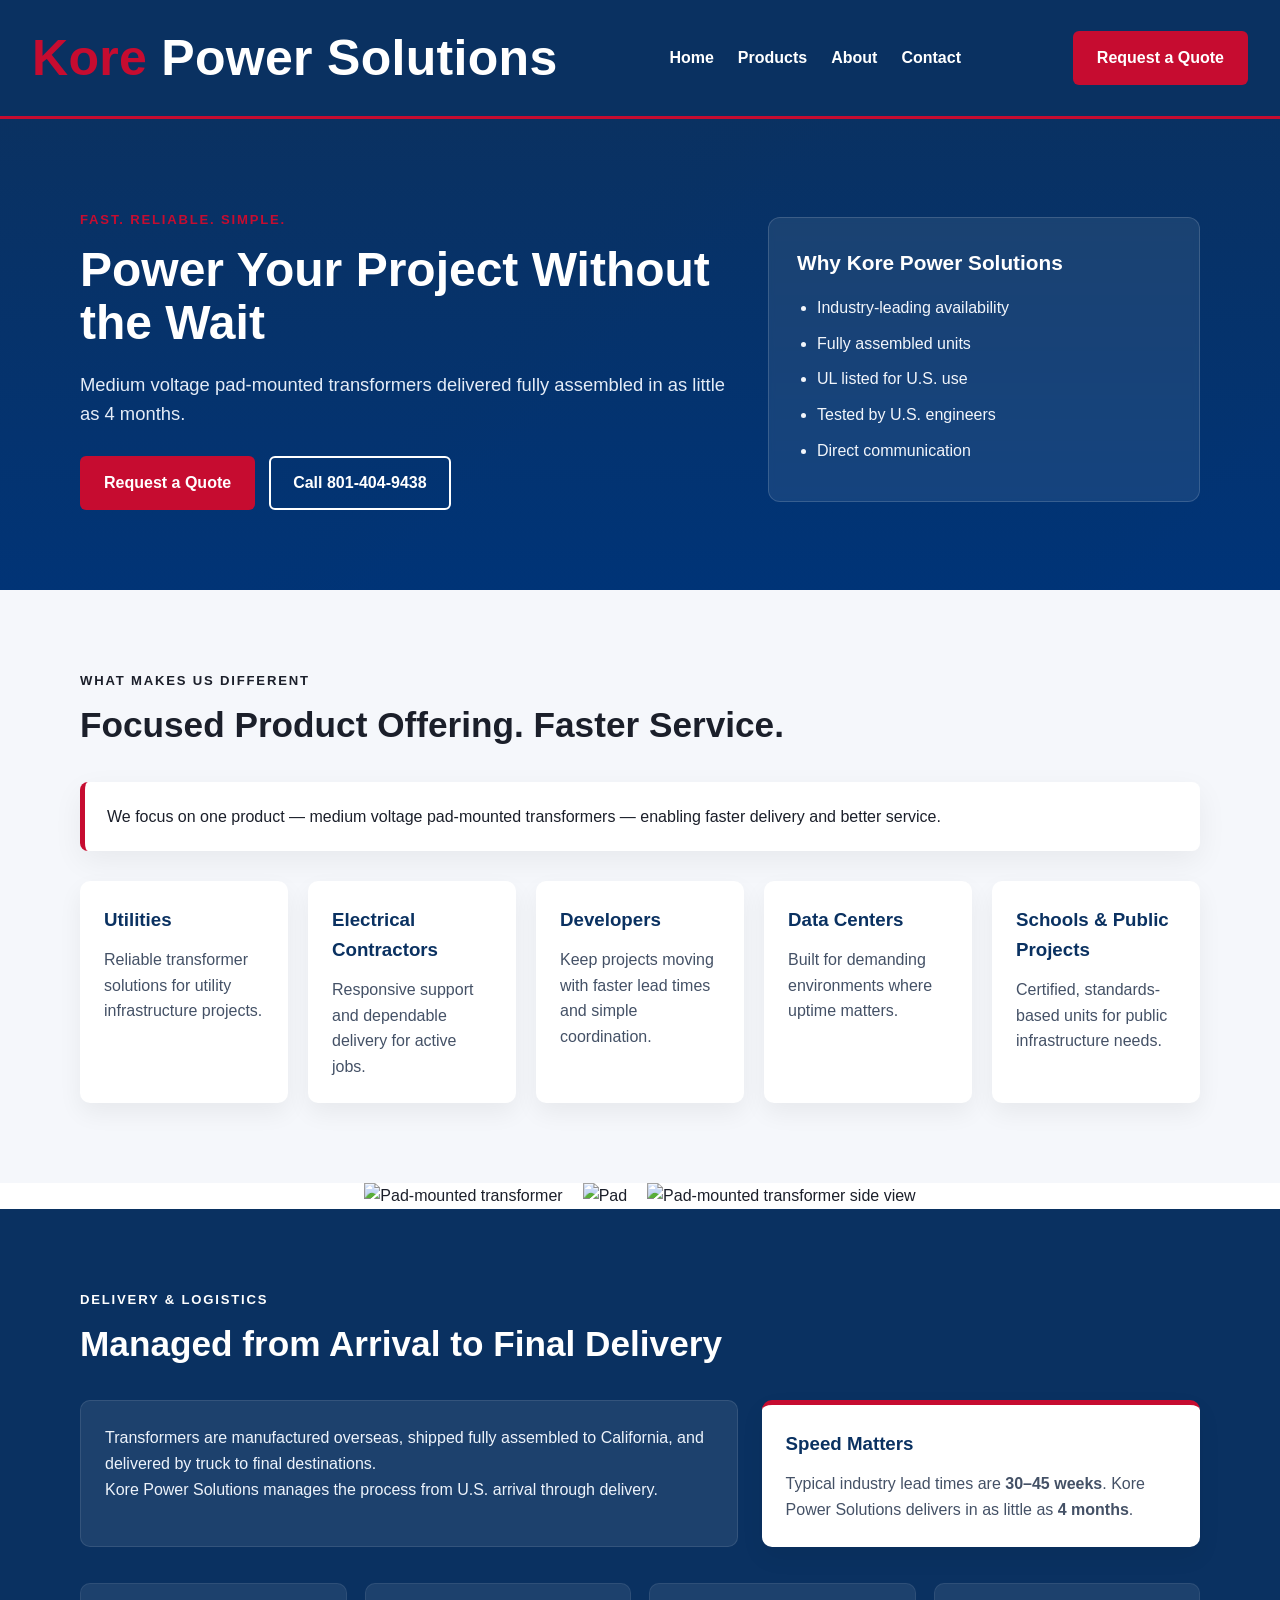
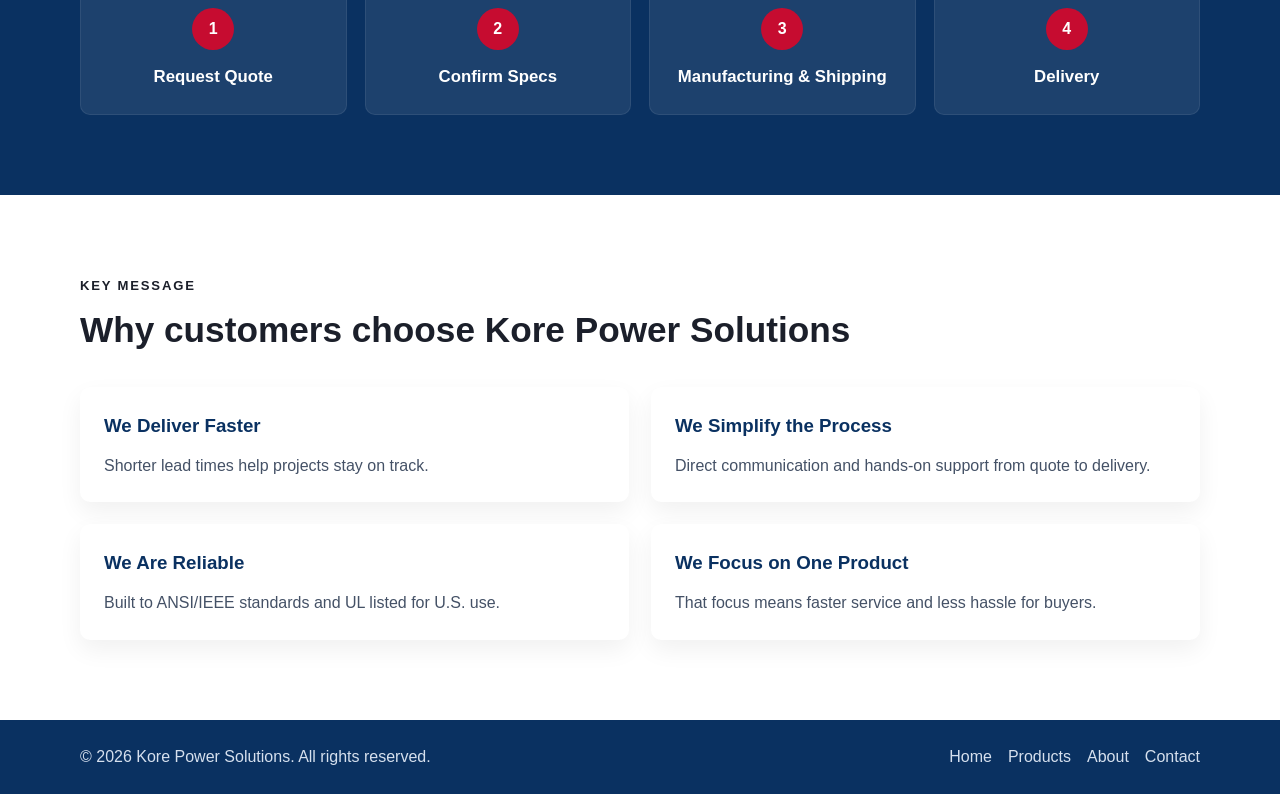
==== commit ab7afdf3: "added images and link for contact" ====
--- a/index.html
+++ b/index.html
@@ -8,7 +8,7 @@
 </head>
 <body>
     <header class="site-header">
-        <div class="container nav">
+        <div class=" nav">
             <a href="index.html" class="logo"><span class="logo-k">Kore</span> Power Solutions</a>
 
             <nav class="nav-links">
@@ -89,6 +89,20 @@
                 </div>
             </div>
         </section>
+
+        <div class="Home-images">
+            <div>
+                <img src="images/Padmountedtransformer1.jpg" alt="Pad-mounted transformer" />
+            </div>
+
+            <div>
+                <img src="images/PAD 1.png" alt="Pad " />
+            </div>
+
+            <div>
+                <img src="images/Power Transformer 4.png" alt="Pad-mounted transformer side view" />
+            </div> 
+        </div>
 
         <section class="section section-dark">
             <div class="container">
--- a/styles.css
+++ b/styles.css
@@ -1,3 +1,5 @@
+@import url('https://fonts.googleapis.com/css2?family=Merriweather:wght@400;700&family=Poppins:wght@300;400;500;600;700&family=Roboto+Slab:wght@400;700&display=swap');
+
 :root {
     --primary-blue: #0A3161;
     --secondary-blue: #003478;
@@ -15,6 +17,9 @@
     --border-light: #cfd8e3;
     --shadow-light: 0 10px 25px rgba(0, 0, 0, 0.06);
     --shadow-medium: 0 10px 30px rgba(0, 0, 0, 0.06);
+
+    --font-body: 'Poppins', 'Open Sans', Arial, sans-serif;
+    --font-heading: 'Merriweather', 'Roboto Slab', Georgia, serif;
 }
 
 * {
@@ -70,10 +75,17 @@
     gap: 24px;
     padding: 18px 0;
     flex-wrap: wrap;
+    width: min( 95%);
+    margin: 0 auto;
+}
+
+.nav img {
+    height: 100px;
+    width: auto;
 }
 
 .logo {
-    font-size: 1.3rem;
+    font-size: 50px;
     font-weight: 700;
     letter-spacing: 0.3px;
 }
@@ -81,6 +93,8 @@
 .logo-k {
     color: var(--primary-red);
 }
+
+
 
 .nav-links {
     display: flex;
@@ -580,3 +594,276 @@
         font-size: 1.1rem;
     }
 }
+
+.center-heading {
+    text-align: center;
+}
+
+.center-heading p,
+.center-heading h2 {
+    margin-left: auto;
+    margin-right: auto;
+}
+
+.about-hero {
+    position: relative;
+    overflow: hidden;
+}
+
+.about-hero::after {
+    content: "";
+    position: absolute;
+    right: -80px;
+    bottom: -80px;
+    width: 280px;
+    height: 280px;
+    background: radial-gradient(circle, rgba(198, 12, 48, 0.22) 0%, rgba(198, 12, 48, 0) 70%);
+    pointer-events: none;
+}
+
+.about-intro-grid {
+    display: grid;
+    grid-template-columns: 1.2fr 0.8fr;
+    gap: 24px;
+    align-items: stretch;
+}
+
+.about-intro-card {
+    background: linear-gradient(180deg, #ffffff 0%, #f8fbff 100%);
+    border-radius: 14px;
+    padding: 32px;
+    box-shadow: var(--shadow-medium);
+}
+
+.about-intro-card h2 {
+    font-size: 2rem;
+    line-height: 1.15;
+    margin-bottom: 16px;
+    color: var(--primary-blue);
+}
+
+.about-intro-card p {
+    color: var(--text-muted);
+    margin-bottom: 16px;
+    font-size: 1.02rem;
+}
+
+.about-highlight-box {
+    background: linear-gradient(135deg, var(--primary-blue), var(--secondary-blue));
+    color: var(--white);
+    border-radius: 14px;
+    padding: 28px;
+    display: flex;
+    flex-direction: column;
+    justify-content: center;
+    gap: 18px;
+    box-shadow: var(--shadow-medium);
+}
+
+.highlight-item {
+    padding: 16px 0;
+    border-bottom: 1px solid rgba(255, 255, 255, 0.14);
+}
+
+.highlight-item:last-child {
+    border-bottom: none;
+}
+
+.highlight-number {
+    display: block;
+    font-size: 2rem;
+    font-weight: 700;
+    color: var(--white);
+    line-height: 1;
+    margin-bottom: 6px;
+}
+
+.highlight-label {
+    display: block;
+    color: #dfe9f8;
+    font-size: 0.98rem;
+}
+
+.about-feature-grid {
+    display: grid;
+    grid-template-columns: repeat(4, 1fr);
+    gap: 22px;
+}
+
+.about-feature-card {
+    background: var(--white);
+    border-radius: 14px;
+    padding: 26px;
+    box-shadow: var(--shadow-light);
+    border-top: 4px solid var(--primary-red);
+    transition: transform 0.2s ease, box-shadow 0.2s ease;
+}
+
+.about-feature-card:hover {
+    transform: translateY(-4px);
+    box-shadow: 0 14px 30px rgba(0, 0, 0, 0.08);
+}
+
+.feature-icon {
+    width: 52px;
+    height: 52px;
+    border-radius: 50%;
+    background: linear-gradient(135deg, var(--primary-red), var(--accent-red));
+    color: var(--white);
+    display: flex;
+    align-items: center;
+    justify-content: center;
+    font-weight: 700;
+    margin-bottom: 18px;
+}
+
+.about-feature-card h3 {
+    margin-bottom: 12px;
+    color: var(--primary-blue);
+}
+
+.about-feature-card p {
+    color: var(--text-body);
+}
+
+.about-story-grid {
+    display: grid;
+    grid-template-columns: 1.15fr 0.85fr;
+    gap: 26px;
+    align-items: start;
+}
+
+.about-story-text h2 {
+    font-size: 2rem;
+    margin-bottom: 18px;
+    color: var(--primary-blue);
+}
+
+.about-story-text p {
+    color: var(--text-muted);
+    margin-bottom: 18px;
+    font-size: 1.02rem;
+}
+
+.about-story-panel {
+    background: #f7faff;
+    border-left: 5px solid var(--primary-red);
+    border-radius: 14px;
+    padding: 28px;
+    box-shadow: var(--shadow-light);
+}
+
+.about-story-panel h3 {
+    margin-bottom: 14px;
+    color: var(--primary-blue);
+}
+
+.about-story-panel .btn {
+    margin-top: 10px;
+}
+
+.about-timeline {
+    display: grid;
+    grid-template-columns: repeat(4, 1fr);
+    gap: 18px;
+}
+
+.timeline-card {
+    background: rgba(255, 255, 255, 0.08);
+    border-radius: 12px;
+    padding: 24px;
+    border: 1px solid rgba(255, 255, 255, 0.12);
+    text-align: left;
+}
+
+.timeline-step {
+    display: inline-flex;
+    align-items: center;
+    justify-content: center;
+    width: 42px;
+    height: 42px;
+    border-radius: 50%;
+    background: var(--primary-red);
+    color: var(--white);
+    font-weight: 700;
+    margin-bottom: 14px;
+}
+
+.timeline-card h3 {
+    color: var(--white);
+    margin-bottom: 10px;
+}
+
+.timeline-card p {
+    color: #e5edf8;
+}
+
+.values-grid {
+    display: grid;
+    grid-template-columns: repeat(4, 1fr);
+    gap: 22px;
+}
+
+.value-card {
+    background: linear-gradient(180deg, #ffffff 0%, #f8fbff 100%);
+    border-radius: 14px;
+    padding: 24px;
+    box-shadow: var(--shadow-light);
+    border-bottom: 4px solid var(--primary-blue);
+}
+
+.value-card h3 {
+    margin-bottom: 10px;
+    color: var(--primary-blue);
+}
+
+.value-card p {
+    color: var(--text-body);
+}
+
+.Home-images {
+    display: flex;
+    justify-content: center;   /* centers both images horizontally */
+    align-items: center;       /* aligns them vertically */
+    gap: 20px;                 /* space between images */
+}
+
+.Home-images img {
+    max-width: 100%;
+    height: auto;
+    display: block;
+}
+
+@media (max-width: 1024px) {
+    .about-intro-grid,
+    .about-story-grid,
+    .about-feature-grid,
+    .about-timeline,
+    .values-grid {
+        grid-template-columns: 1fr 1fr;
+    }
+}
+
+@media (max-width: 700px) {
+    .about-intro-grid,
+    .about-story-grid,
+    .about-feature-grid,
+    .about-timeline,
+    .values-grid {
+        grid-template-columns: 1fr;
+    }
+
+    .about-intro-card,
+    .about-highlight-box,
+    .about-story-panel,
+    .about-feature-card,
+    .timeline-card,
+    .value-card {
+        padding: 22px;
+    }
+
+    .about-intro-card h2,
+    .about-story-text h2 {
+        font-size: 1.7rem;
+    }
+}
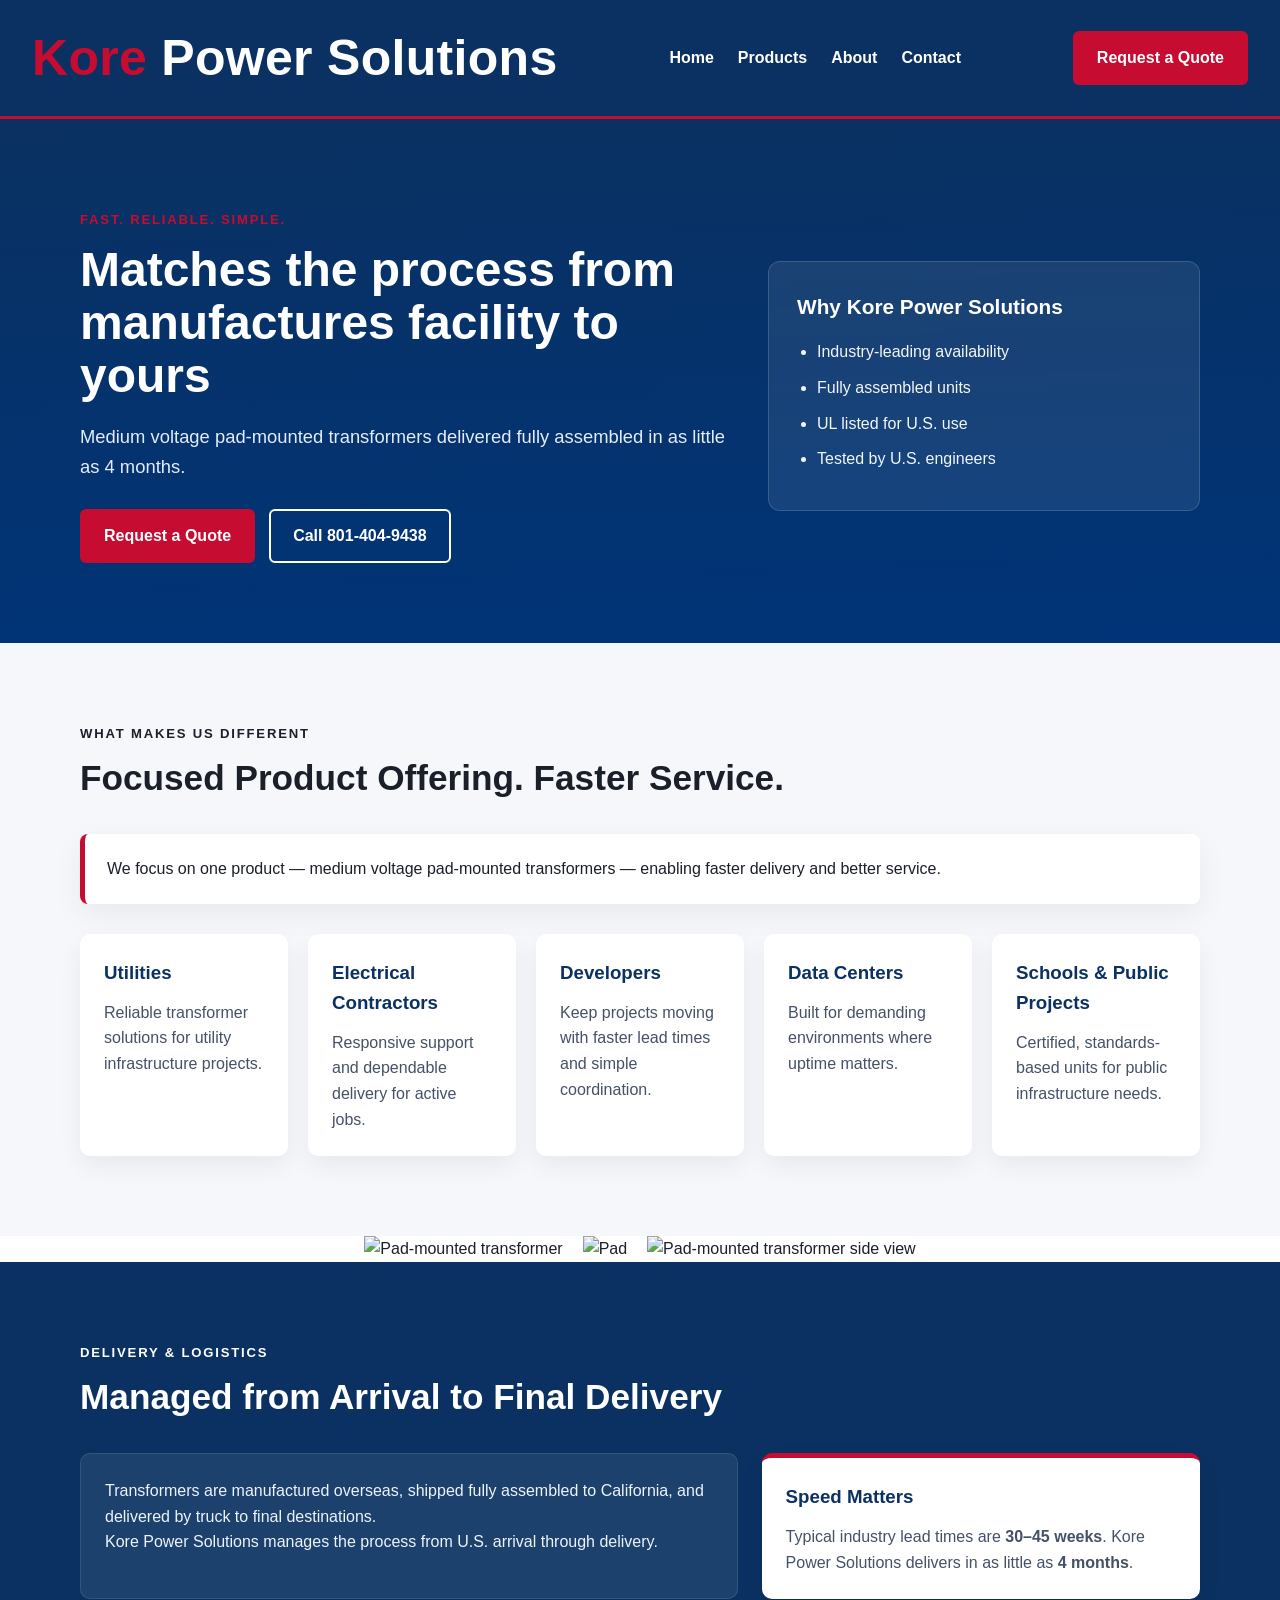
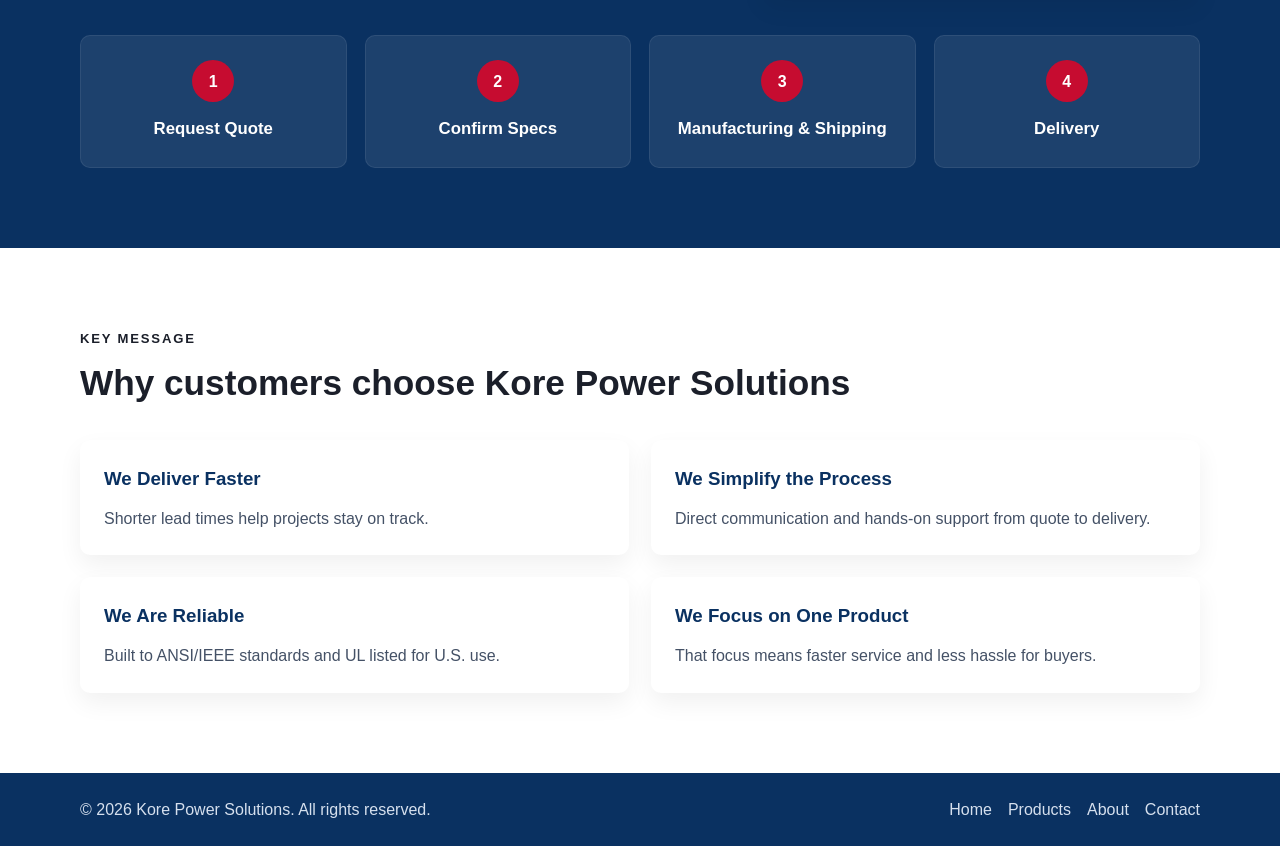
==== commit fcec06ef: "sentence changes" ====
--- a/index.html
+++ b/index.html
@@ -27,7 +27,7 @@
             <div class="container hero-grid">
                 <div class="hero-text">
                     <p class="eyebrow">Fast. Reliable. Simple.</p>
-                    <h1>Power Your Project Without the Wait</h1>
+                    <h1>Matches the process from manufactures facility to yours</h1>
                     <p class="hero-subheadline">
                         Medium voltage pad-mounted transformers delivered fully assembled in as little as 4 months.
                     </p>
@@ -45,7 +45,6 @@
                         <li>Fully assembled units</li>
                         <li>UL listed for U.S. use</li>
                         <li>Tested by U.S. engineers</li>
-                        <li>Direct communication</li>
                     </ul>
                 </div>
             </div>
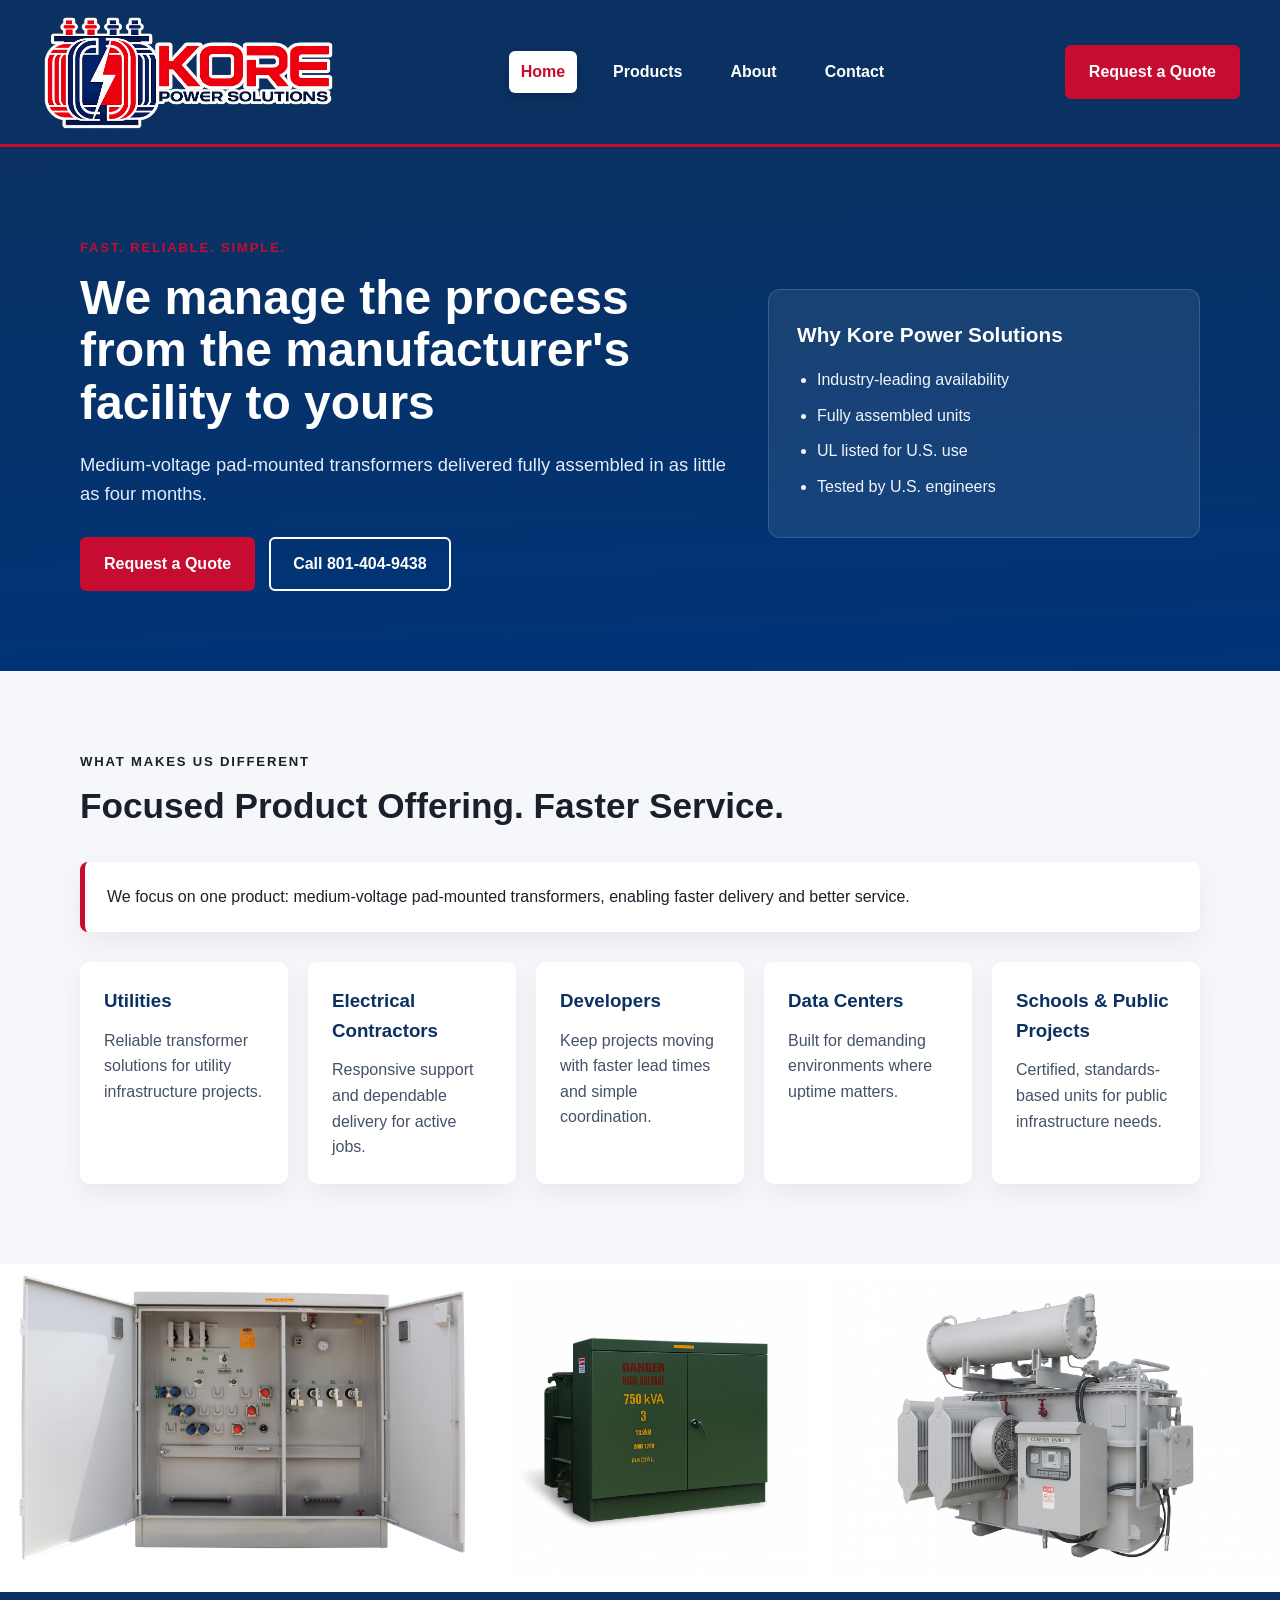
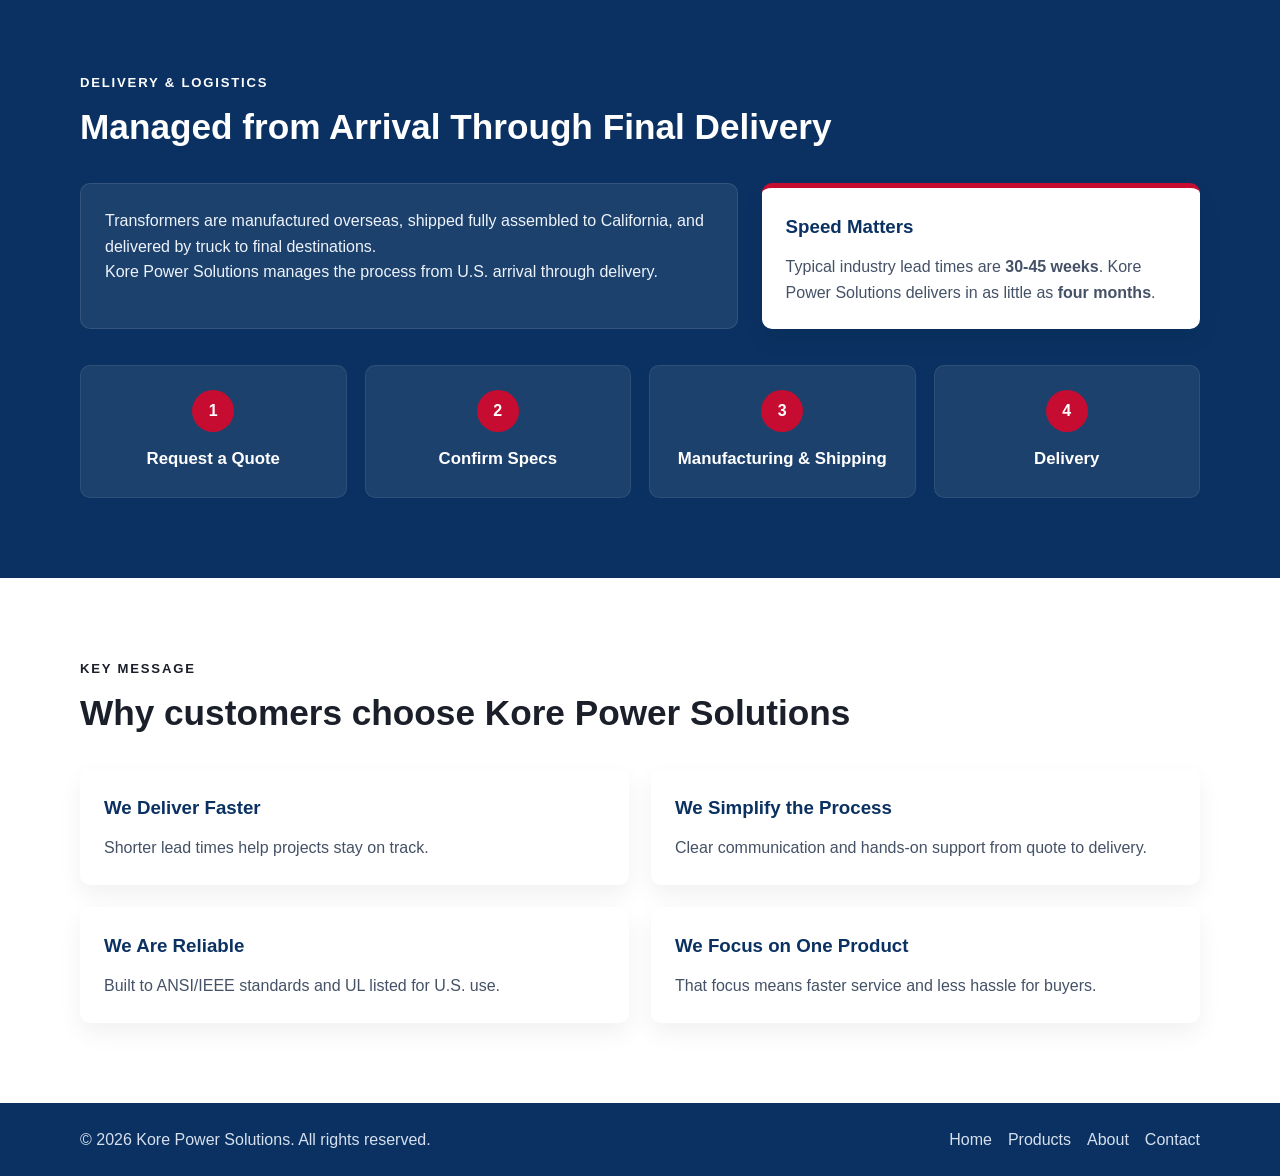
==== commit 77a9195e: "Image fix and style pics" ====
--- a/index.html
+++ b/index.html
@@ -9,7 +9,9 @@
 <body>
     <header class="site-header">
         <div class=" nav">
-            <a href="index.html" class="logo"><span class="logo-k">Kore</span> Power Solutions</a>
+            <a href="index.html" class="logo">
+                <img src="Images/Logo-header.png" class="logo-image" alt="Kore Power Solutions" />
+            </a>
 
             <nav class="nav-links">
                 <a href="index.html" class="active">Home</a>
@@ -27,9 +29,9 @@
             <div class="container hero-grid">
                 <div class="hero-text">
                     <p class="eyebrow">Fast. Reliable. Simple.</p>
-                    <h1>Matches the process from manufactures facility to yours</h1>
+                    <h1>We manage the process from the manufacturer's facility to yours</h1>
                     <p class="hero-subheadline">
-                        Medium voltage pad-mounted transformers delivered fully assembled in as little as 4 months.
+                        Medium-voltage pad-mounted transformers delivered fully assembled in as little as four months.
                     </p>
 
                     <div class="hero-actions">
@@ -59,7 +61,7 @@
 
                 <div class="info-box">
                     <p>
-                        We focus on one product — medium voltage pad-mounted transformers —
+                        We focus on one product: medium-voltage pad-mounted transformers,
                         enabling faster delivery and better service.
                     </p>
                 </div>
@@ -91,15 +93,15 @@
 
         <div class="Home-images">
             <div>
-                <img src="images/Padmountedtransformer1.jpg" alt="Pad-mounted transformer" />
+                <img src="Images/Padmountedtransformer1.jpg" alt="Pad-mounted transformer" />
             </div>
 
             <div>
-                <img src="images/PAD 1.png" alt="Pad " />
+                <img src="Images/PAD 1.png" alt="Pad " />
             </div>
 
             <div>
-                <img src="images/Power Transformer 4.png" alt="Pad-mounted transformer side view" />
+                <img src="Images/Power Transformer 4.png" alt="Pad-mounted transformer side view" />
             </div> 
         </div>
 
@@ -107,7 +109,7 @@
             <div class="container">
                 <div class="section-heading">
                     <p class="eyebrow">Delivery & logistics</p>
-                    <h2>Managed from Arrival to Final Delivery</h2>
+                    <h2>Managed from Arrival Through Final Delivery</h2>
                 </div>
 
                 <div class="two-column">
@@ -124,8 +126,8 @@
                     <div class="card accent-card">
                         <h3>Speed Matters</h3>
                         <p>
-                            Typical industry lead times are <strong>30–45 weeks</strong>.
-                            Kore Power Solutions delivers in as little as <strong>4 months</strong>.
+                            Typical industry lead times are <strong>30-45 weeks</strong>.
+                            Kore Power Solutions delivers in as little as <strong>four months</strong>.
                         </p>
                     </div>
                 </div>
@@ -133,7 +135,7 @@
                 <div class="process">
                     <div class="process-step">
                         <span>1</span>
-                        <h3>Request Quote</h3>
+                        <h3>Request a Quote</h3>
                     </div>
                     <div class="process-step">
                         <span>2</span>
@@ -166,7 +168,7 @@
 
                     <div class="card">
                         <h3>We Simplify the Process</h3>
-                        <p>Direct communication and hands-on support from quote to delivery.</p>
+                        <p>Clear communication and hands-on support from quote to delivery.</p>
                     </div>
 
                     <div class="card">
@@ -195,4 +197,4 @@
         </div>
     </footer>
 </body>
-</html>+</html>
--- a/styles.css
+++ b/styles.css
@@ -72,26 +72,24 @@
     display: flex;
     align-items: center;
     justify-content: space-between;
-    gap: 24px;
-    padding: 18px 0;
+    gap: 20px;
+    padding: 8px 0;
     flex-wrap: wrap;
-    width: min( 95%);
+    width: min(1200px, 96%);
     margin: 0 auto;
 }
 
-.nav img {
-    height: 100px;
-    width: auto;
-}
-
 .logo {
-    font-size: 50px;
-    font-weight: 700;
-    letter-spacing: 0.3px;
-}
-
-.logo-k {
-    color: var(--primary-red);
+    display: inline-flex;
+    align-items: center;
+    line-height: 0;
+    flex: 0 0 auto;
+}
+
+.logo-image {
+    width: 300px;
+    height: auto;
+    max-width: none;
 }
 
 
@@ -105,11 +103,24 @@
 .nav-links a {
     color: var(--white);
     font-weight: 600;
+    padding: 8px 12px;
+    border-radius: 6px;
     transition: 0.2s ease;
 }
 
 .nav-links a:hover {
     color: #dbe8ff;
+}
+
+.nav-links a.active {
+    color: var(--primary-red);
+    background: var(--white);
+    font-weight: 700;
+    box-shadow: 0 4px 12px rgba(0, 0, 0, 0.16);
+}
+
+.nav-links a.active:hover {
+    color: var(--primary-red);
 }
 
 .btn {
@@ -216,6 +227,22 @@
 
 .hero-card li {
     margin-bottom: 10px;
+    color: #f2f6fb;
+}
+
+.section-white .hero-card {
+    margin-top: 34px;
+    background: var(--primary-blue);
+    color: var(--white);
+    border-color: rgba(10, 49, 97, 0.14);
+    box-shadow: var(--shadow-medium);
+}
+
+.section-white .hero-card h3 {
+    color: var(--white);
+}
+
+.section-white .hero-card li {
     color: #f2f6fb;
 }
 
@@ -475,6 +502,12 @@
     .nav {
         flex-direction: column;
         align-items: flex-start;
+        gap: 14px;
+        padding: 10px 0;
+    }
+
+    .logo-image {
+        width: min(260px, 88vw);
     }
 
     .nav-links {
@@ -745,6 +778,18 @@
     font-size: 1.02rem;
 }
 
+.section-dark .about-story-text .eyebrow {
+    color: #ffb3c0;
+}
+
+.section-dark .about-story-text h2 {
+    color: var(--white);
+}
+
+.section-dark .about-story-text p {
+    color: #edf3fb;
+}
+
 .about-story-panel {
     background: #f7faff;
     border-left: 5px solid var(--primary-red);
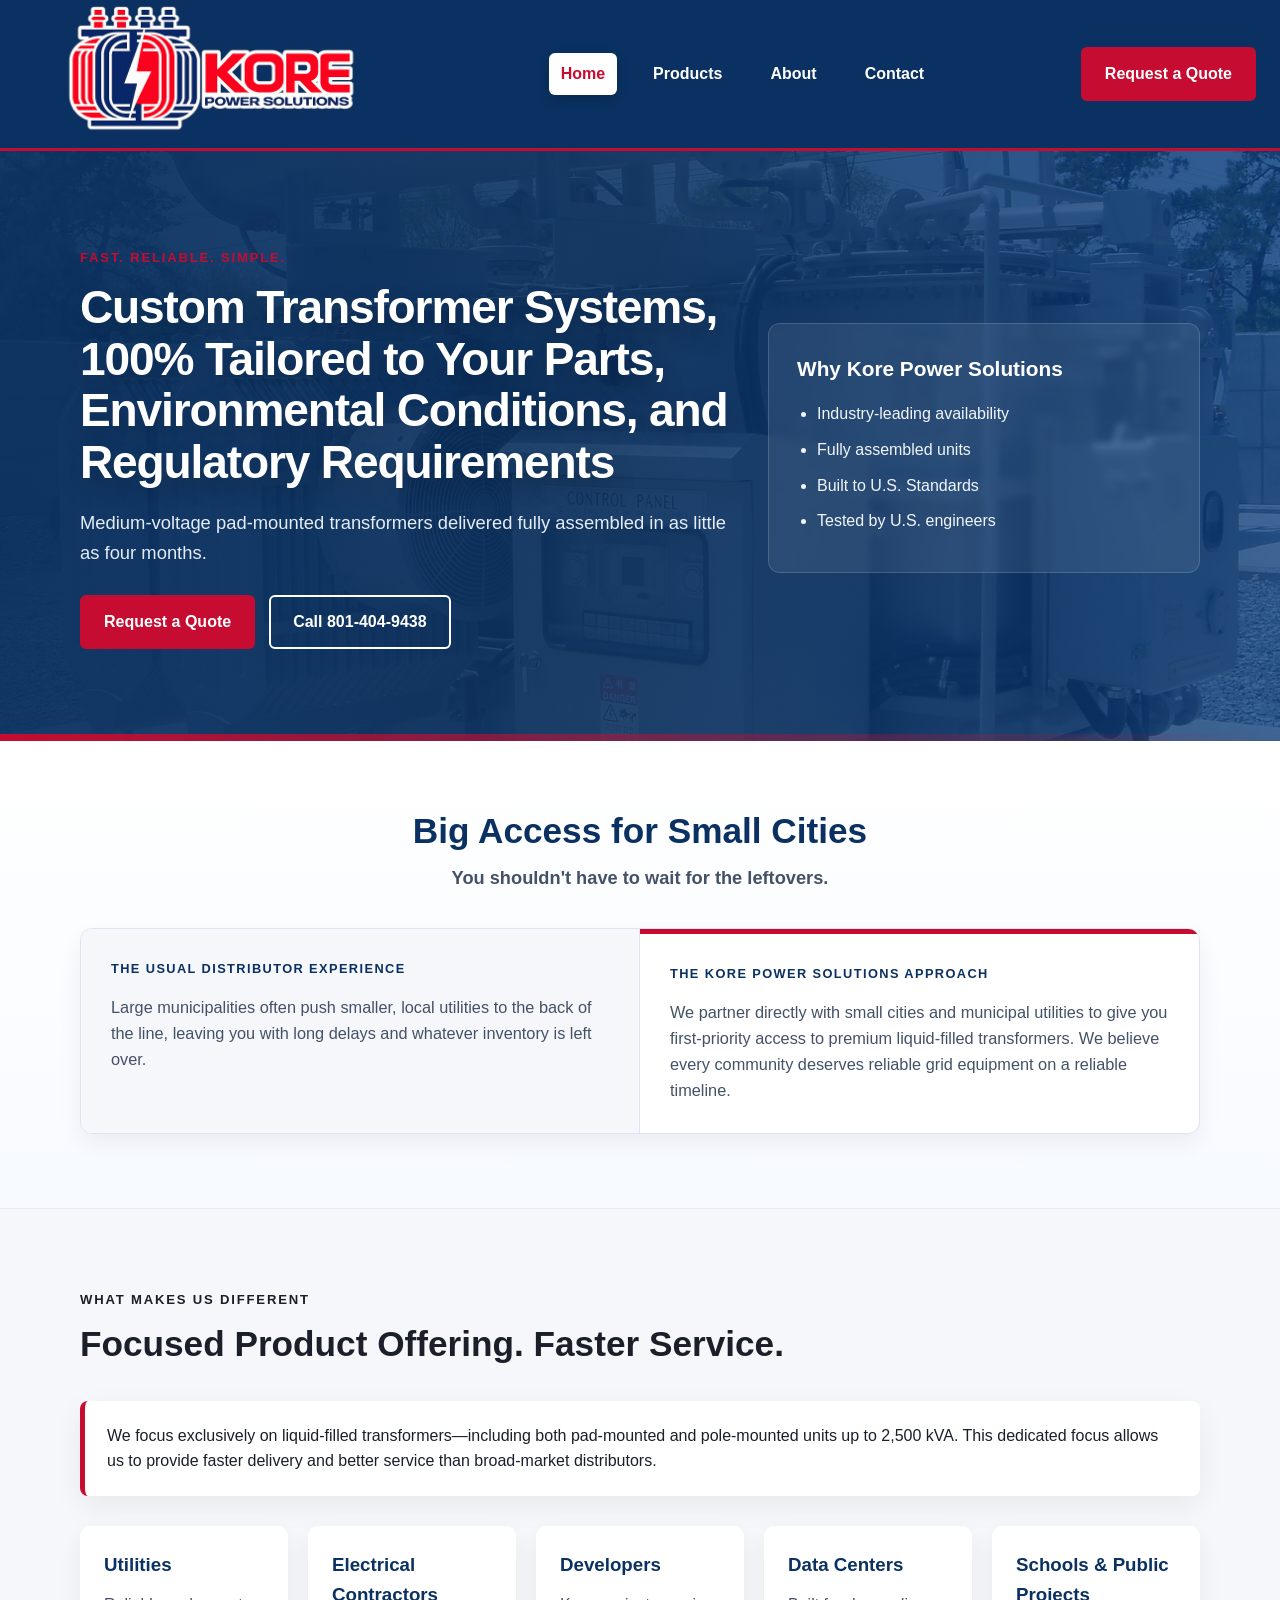
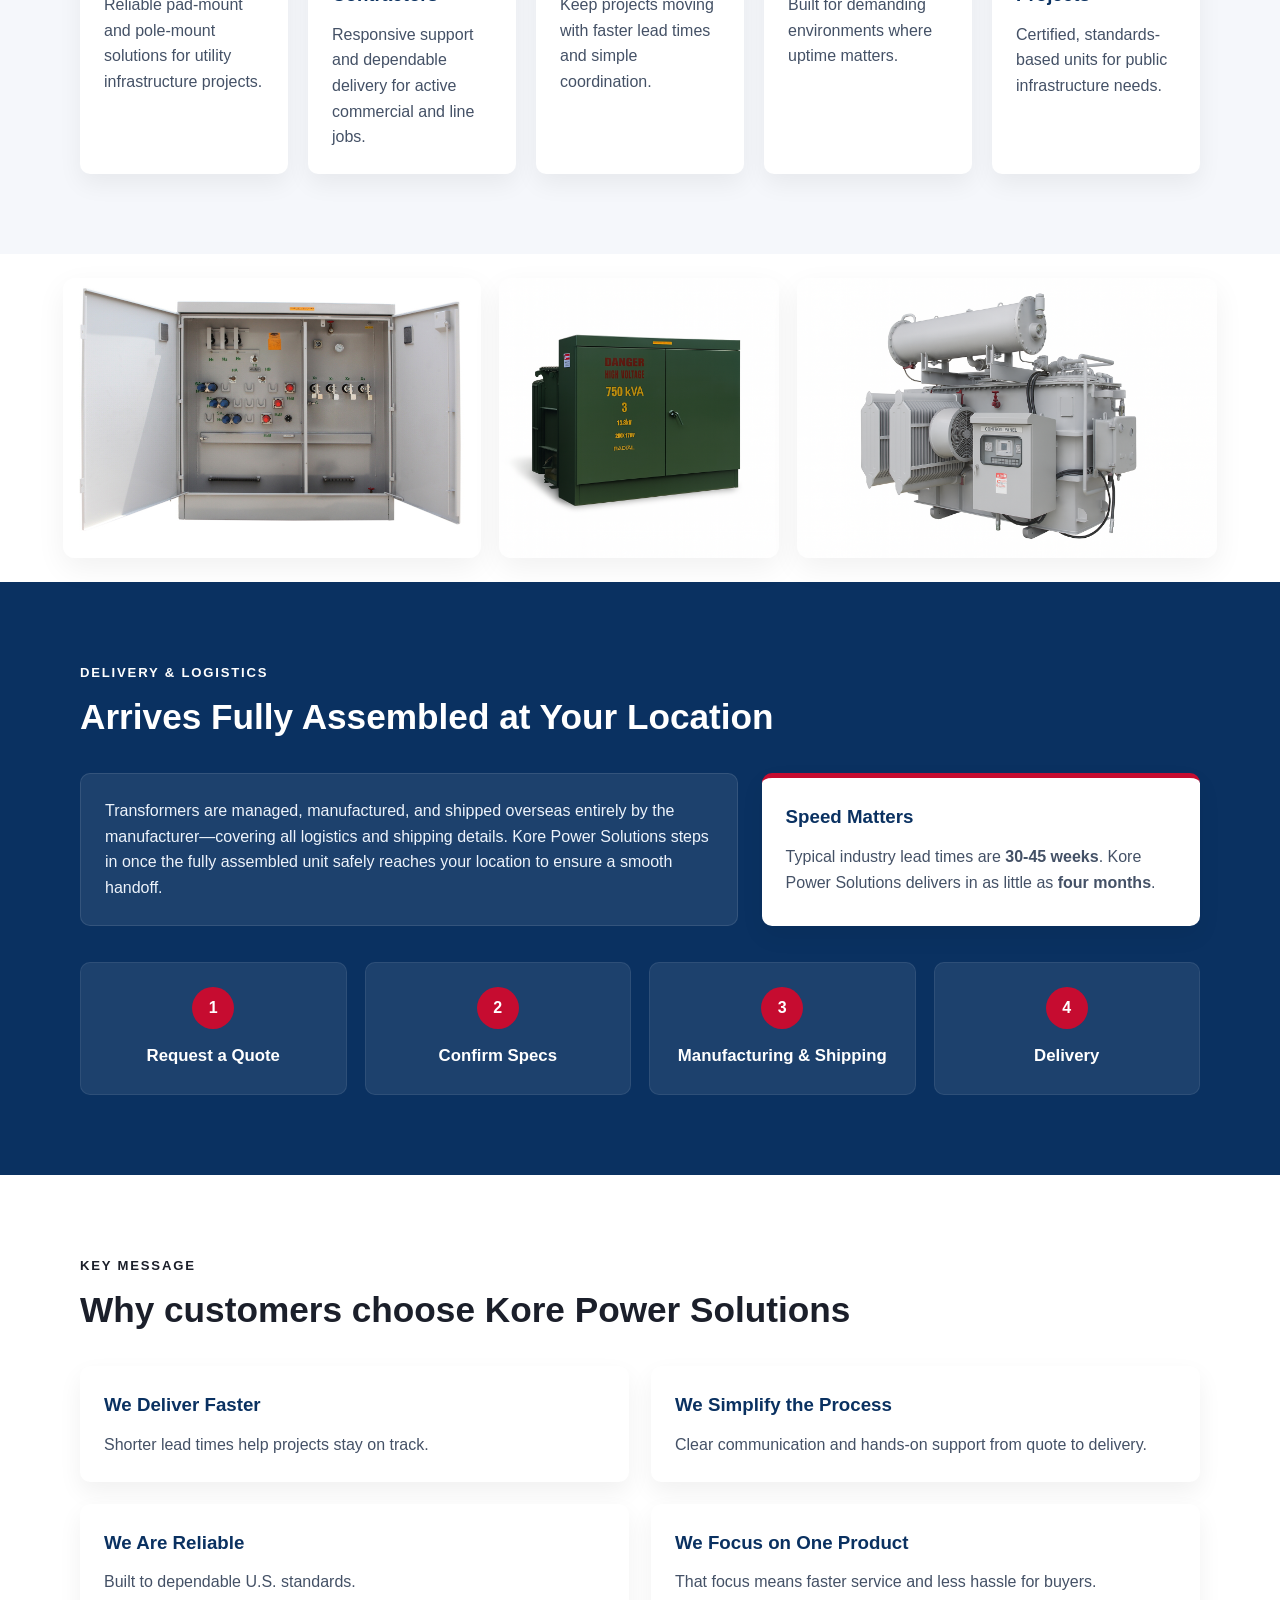
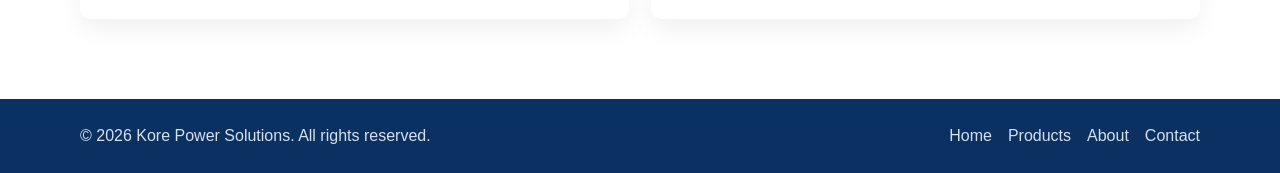
==== commit bf7db92d: "Text edit and added photos" ====
--- a/index.html
+++ b/index.html
@@ -29,7 +29,10 @@
             <div class="container hero-grid">
                 <div class="hero-text">
                     <p class="eyebrow">Fast. Reliable. Simple.</p>
-                    <h1>We manage the process from the manufacturer's facility to yours</h1>
+                    <h1>
+                        Custom Transformer Systems, 100% Tailored to Your Parts,
+                        Environmental Conditions, and Regulatory Requirements
+                    </h1>
                     <p class="hero-subheadline">
                         Medium-voltage pad-mounted transformers delivered fully assembled in as little as four months.
                     </p>
@@ -45,9 +48,37 @@
                     <ul>
                         <li>Industry-leading availability</li>
                         <li>Fully assembled units</li>
-                        <li>UL listed for U.S. use</li>
+                        <li>Built to U.S. Standards</li>
                         <li>Tested by U.S. engineers</li>
                     </ul>
+                </div>
+            </div>
+        </section>
+
+        <section class="section section-white city-access-section">
+            <div class="container">
+                <div class="section-heading center-heading city-access-heading">
+                    <h2>Big Access for Small Cities</h2>
+                    <p>You shouldn't have to wait for the leftovers.</p>
+                </div>
+
+                <div class="city-access-contrast">
+                    <div>
+                        <span>The usual distributor experience</span>
+                        <p>
+                            Large municipalities often push smaller, local utilities to the back of the line,
+                            leaving you with long delays and whatever inventory is left over.
+                        </p>
+                    </div>
+
+                    <div>
+                        <span>The Kore Power Solutions approach</span>
+                        <p>
+                            We partner directly with small cities and municipal utilities to give you
+                            first-priority access to premium liquid-filled transformers. We believe every
+                            community deserves reliable grid equipment on a reliable timeline.
+                        </p>
+                    </div>
                 </div>
             </div>
         </section>
@@ -61,19 +92,18 @@
 
                 <div class="info-box">
                     <p>
-                        We focus on one product: medium-voltage pad-mounted transformers,
-                        enabling faster delivery and better service.
+                        We focus exclusively on liquid-filled transformers—including both pad-mounted and pole-mounted units up to 2,500 kVA. This dedicated focus allows us to provide faster delivery and better service than broad-market distributors.
                     </p>
                 </div>
 
                 <div class="grid grid-5">
                     <div class="card">
                         <h3>Utilities</h3>
-                        <p>Reliable transformer solutions for utility infrastructure projects.</p>
+                        <p>Reliable pad-mount and pole-mount solutions for utility infrastructure projects.</p>
                     </div>
                     <div class="card">
                         <h3>Electrical Contractors</h3>
-                        <p>Responsive support and dependable delivery for active jobs.</p>
+                        <p> Responsive support and dependable delivery for active commercial and line jobs.</p>
                     </div>
                     <div class="card">
                         <h3>Developers</h3>
@@ -109,17 +139,13 @@
             <div class="container">
                 <div class="section-heading">
                     <p class="eyebrow">Delivery & logistics</p>
-                    <h2>Managed from Arrival Through Final Delivery</h2>
+                    <h2>Arrives Fully Assembled at Your Location</h2>
                 </div>
 
                 <div class="two-column">
                     <div class="card dark-card">
                         <p>
-                            Transformers are manufactured overseas, shipped fully assembled to California,
-                            and delivered by truck to final destinations.
-                        </p>
-                        <p>
-                            Kore Power Solutions manages the process from U.S. arrival through delivery.
+                          Transformers are managed, manufactured, and shipped overseas entirely by the manufacturer—covering all logistics and shipping details. Kore Power Solutions steps in once the fully assembled unit safely reaches your location to ensure a smooth handoff.  
                         </p>
                     </div>
 
@@ -173,7 +199,7 @@
 
                     <div class="card">
                         <h3>We Are Reliable</h3>
-                        <p>Built to ANSI/IEEE standards and UL listed for U.S. use.</p>
+                        <p>Built to dependable U.S. standards.</p>
                     </div>
 
                     <div class="card">
--- a/styles.css
+++ b/styles.css
@@ -73,10 +73,10 @@
     align-items: center;
     justify-content: space-between;
     gap: 20px;
-    padding: 8px 0;
+    padding: 4px 0;
     flex-wrap: wrap;
-    width: min(1200px, 96%);
-    margin: 0 auto;
+    width: min(1280px, calc(100% - 48px));
+    margin: 0 24px;
 }
 
 .logo {
@@ -87,9 +87,11 @@
 }
 
 .logo-image {
-    width: 300px;
-    height: auto;
+    width: min(380px, 54vw);
+    height: 140px;
     max-width: none;
+    object-fit: cover;
+    object-position: center 46%;
 }
 
 
@@ -156,10 +158,23 @@
 
 .hero {
     background:
-        linear-gradient(rgba(10, 49, 97, 0.9), rgba(0, 52, 120, 0.9)),
-        linear-gradient(135deg, var(--primary-blue), var(--secondary-blue));
-    color: var(--white);
-    padding: 90px 0 80px;
+        linear-gradient(90deg, rgba(10, 49, 97, 0.96) 0%, rgba(10, 49, 97, 0.88) 48%, rgba(0, 52, 120, 0.74) 100%),
+        url("Images/outdoorInstall.JPG") center right / cover;
+    color: var(--white);
+    padding: 96px 0 92px;
+    position: relative;
+    overflow: hidden;
+}
+
+.hero::after {
+    content: "";
+    position: absolute;
+    left: 0;
+    bottom: 0;
+    width: 100%;
+    height: 7px;
+    background: linear-gradient(90deg, var(--primary-red), rgba(255, 255, 255, 0));
+    pointer-events: none;
 }
 
 .hero-grid {
@@ -167,6 +182,8 @@
     grid-template-columns: 1.5fr 1fr;
     gap: 40px;
     align-items: center;
+    position: relative;
+    z-index: 1;
 }
 
 .eyebrow {
@@ -179,10 +196,13 @@
 }
 
 .hero h1 {
-    font-size: 3rem;
-    line-height: 1.1;
+    font-size: clamp(2.15rem, 3.6vw, 3.25rem);
+    line-height: 1.12;
+    letter-spacing: -0.025em;
     margin-bottom: 20px;
-    max-width: 700px;
+    max-width: 820px;
+    color: var(--white);
+    text-shadow: 0 10px 24px rgba(0, 0, 0, 0.22);
 }
 
 .hero-subheadline {
@@ -261,6 +281,72 @@
 .section-dark {
     background: var(--primary-blue);
     color: var(--white);
+}
+
+.city-access-section {
+    background: linear-gradient(180deg, #ffffff 0%, #f7faff 100%);
+    border-bottom: 1px solid #e3ebf5;
+    padding-top: 70px;
+    padding-bottom: 74px;
+}
+
+.city-access-heading {
+    max-width: 820px;
+    margin-left: auto;
+    margin-right: auto;
+}
+
+.city-access-heading h2 {
+    color: var(--primary-blue);
+    font-size: clamp(2rem, 4vw, 3rem);
+    line-height: 1.1;
+}
+
+.city-access-heading p:last-child {
+    color: var(--text-body);
+    font-size: 1.14rem;
+    font-weight: 700;
+    margin-top: 10px;
+}
+
+.city-access-contrast {
+    display: grid;
+    grid-template-columns: repeat(2, 1fr);
+    gap: 0;
+    margin-top: 34px;
+    border: 1px solid #dce5f1;
+    border-radius: 12px;
+    overflow: hidden;
+    background: var(--white);
+    box-shadow: var(--shadow-light);
+}
+
+.city-access-contrast > div {
+    padding: 30px;
+}
+
+.city-access-contrast > div:first-child {
+    background: #f5f7fb;
+    border-right: 1px solid #dce5f1;
+}
+
+.city-access-contrast > div:last-child {
+    border-top: 5px solid var(--primary-red);
+}
+
+.city-access-contrast span {
+    display: block;
+    margin-bottom: 14px;
+    color: var(--primary-blue);
+    font-size: 0.8rem;
+    font-weight: 700;
+    letter-spacing: 1.4px;
+    text-transform: uppercase;
+}
+
+.city-access-contrast p {
+    color: var(--text-body);
+    font-size: 1.02rem;
 }
 
 .section-heading {
@@ -395,6 +481,27 @@
     display: grid;
     grid-template-columns: 1.3fr 0.7fr;
     gap: 24px;
+    align-items: start;
+}
+
+.contact-main {
+    display: flex;
+    flex-direction: column;
+    gap: 20px;
+}
+
+.contact-section {
+    background:
+        linear-gradient(180deg, #f7faff 0%, #edf3fa 100%);
+}
+
+.quote-card {
+    background: var(--white);
+    border: 1px solid #dce5f1;
+    border-top: 5px solid var(--primary-red);
+    border-radius: 12px;
+    padding: 32px;
+    box-shadow: 0 18px 40px rgba(10, 49, 97, 0.11);
 }
 
 .quote-form {
@@ -403,6 +510,21 @@
     gap: 18px;
 }
 
+.form-heading {
+    margin-bottom: 4px;
+}
+
+.form-heading h2 {
+    color: var(--primary-blue);
+    font-size: 2rem;
+    line-height: 1.15;
+    margin-bottom: 8px;
+}
+
+.form-heading p:last-child {
+    color: var(--text-body);
+}
+
 .form-row {
     display: grid;
     grid-template-columns: repeat(2, 1fr);
@@ -418,6 +540,7 @@
     font-weight: 700;
     margin-bottom: 8px;
     color: var(--primary-blue);
+    font-size: 0.94rem;
 }
 
 .form-group input,
@@ -428,7 +551,8 @@
     border-radius: 6px;
     font-size: 1rem;
     font-family: inherit;
-    background: var(--white);
+    background: #fbfdff;
+    transition: border-color 0.2s ease, box-shadow 0.2s ease, background 0.2s ease;
 }
 
 .form-group input:focus,
@@ -436,6 +560,12 @@
     outline: none;
     border-color: var(--secondary-blue);
     box-shadow: 0 0 0 3px rgba(0, 52, 120, 0.12);
+    background: var(--white);
+}
+
+.form-group input::placeholder,
+.form-group textarea::placeholder {
+    color: #7a8798;
 }
 
 .contact-info {
@@ -444,6 +574,34 @@
     gap: 20px;
 }
 
+.contact-sidebar .card {
+    border: 1px solid #dce5f1;
+    box-shadow: 0 14px 32px rgba(10, 49, 97, 0.09);
+}
+
+.contact-sidebar .card h3 {
+    font-size: 1.12rem;
+}
+
+.contact-sidebar .card p,
+.contact-sidebar .card li {
+    font-size: 0.96rem;
+}
+
+.direct-contact-card {
+    border: 1px solid #dce5f1;
+    box-shadow: 0 12px 28px rgba(10, 49, 97, 0.08);
+}
+
+.direct-contact-card h3 {
+    font-size: 1.12rem;
+}
+
+.direct-contact-card a {
+    color: var(--secondary-blue);
+    font-weight: 600;
+}
+
 .contact-info a {
     color: var(--secondary-blue);
     font-weight: 600;
@@ -451,6 +609,33 @@
 
 .callout {
     border-left: 5px solid var(--primary-red);
+}
+
+.commitment-card {
+    background: var(--primary-blue);
+    color: var(--white);
+    border-left-color: var(--primary-red);
+}
+
+.commitment-card h3,
+.commitment-card p {
+    color: var(--white);
+}
+
+.message-card {
+    background: #fff8fa;
+}
+
+.message-card .list {
+    padding-left: 18px;
+}
+
+.message-card li {
+    margin-bottom: 12px;
+}
+
+.message-card li:last-child {
+    margin-bottom: 0;
 }
 
 .site-footer {
@@ -492,11 +677,12 @@
     .process {
         grid-template-columns: repeat(2, 1fr);
     }
+
 }
 
 @media (max-width: 700px) {
     .hero h1 {
-        font-size: 2.2rem;
+        font-size: 2rem;
     }
 
     .nav {
@@ -507,7 +693,8 @@
     }
 
     .logo-image {
-        width: min(260px, 88vw);
+        width: min(305px, 88vw);
+        height: 112px;
     }
 
     .nav-links {
@@ -515,9 +702,19 @@
     }
 
     .form-row,
+    .city-access-contrast,
     .grid-5,
     .process {
         grid-template-columns: 1fr;
+    }
+
+    .city-access-contrast > div {
+        padding: 22px;
+    }
+
+    .city-access-contrast > div:first-child {
+        border-right: none;
+        border-bottom: 1px solid #dce5f1;
     }
 
     .section-heading h2 {
@@ -638,6 +835,47 @@
     margin-right: auto;
 }
 
+.page-hero {
+    background:
+        linear-gradient(90deg, rgba(10, 49, 97, 0.96) 0%, rgba(10, 49, 97, 0.86) 46%, rgba(0, 52, 120, 0.72) 100%),
+        url("Images/outdoorInstall.JPG") center right / cover;
+    color: var(--white);
+    min-height: 360px;
+    padding: 96px 0 112px;
+    display: flex;
+    align-items: center;
+}
+
+.page-hero .container {
+    position: relative;
+    z-index: 1;
+}
+
+.page-hero h1 {
+    max-width: 760px;
+    font-size: clamp(2.65rem, 6vw, 5rem);
+    line-height: 1.02;
+    color: var(--white);
+    text-shadow: 0 10px 24px rgba(0, 0, 0, 0.22);
+}
+
+.page-hero .eyebrow {
+    color: #ffb3c0;
+}
+
+.page-subheadline {
+    color: #e4ecf7;
+    font-size: 1.15rem;
+    max-width: 720px;
+    margin-top: 18px;
+}
+
+.product-hero h1 {
+    max-width: 920px;
+    font-size: clamp(2.25rem, 4.4vw, 4rem);
+    line-height: 1.08;
+}
+
 .about-hero {
     position: relative;
     overflow: hidden;
@@ -646,11 +884,11 @@
 .about-hero::after {
     content: "";
     position: absolute;
-    right: -80px;
-    bottom: -80px;
-    width: 280px;
-    height: 280px;
-    background: radial-gradient(circle, rgba(198, 12, 48, 0.22) 0%, rgba(198, 12, 48, 0) 70%);
+    left: 0;
+    bottom: 0;
+    width: 100%;
+    height: 7px;
+    background: linear-gradient(90deg, var(--primary-red), rgba(255, 255, 255, 0));
     pointer-events: none;
 }
 
@@ -659,6 +897,48 @@
     grid-template-columns: 1.2fr 0.8fr;
     gap: 24px;
     align-items: stretch;
+}
+
+.factory-section {
+    border-bottom: 1px solid #e4ebf4;
+}
+
+.factory-grid {
+    display: grid;
+    grid-template-columns: 0.82fr 1.18fr;
+    gap: 30px;
+    align-items: center;
+}
+
+.factory-copy h2 {
+    color: var(--primary-blue);
+    font-size: 2rem;
+    line-height: 1.15;
+    margin-bottom: 16px;
+}
+
+.factory-copy p:last-child {
+    color: var(--text-muted);
+    font-size: 1.03rem;
+}
+
+.factory-gallery {
+    display: grid;
+    grid-template-columns: 1.1fr 0.9fr;
+    grid-template-rows: repeat(2, 170px);
+    gap: 14px;
+}
+
+.factory-gallery img {
+    width: 100%;
+    height: 100%;
+    object-fit: cover;
+    border-radius: 12px;
+    box-shadow: var(--shadow-medium);
+}
+
+.factory-gallery img:first-child {
+    grid-row: 1 / 3;
 }
 
 .about-intro-card {
@@ -811,6 +1091,7 @@
     display: grid;
     grid-template-columns: repeat(4, 1fr);
     gap: 18px;
+    margin-top: 26px;
 }
 
 .timeline-card {
@@ -843,54 +1124,154 @@
     color: #e5edf8;
 }
 
+.advantage-heading {
+    max-width: 760px;
+    margin-left: auto;
+    margin-right: auto;
+}
+
+.advantage-heading h2 {
+    color: var(--white);
+}
+
+.advantage-heading .eyebrow {
+    color: #ffb3c0;
+}
+
+.about-values-section {
+    position: relative;
+    z-index: 2;
+    margin-top: -42px;
+    padding-top: 0;
+    padding-bottom: 74px;
+    border-bottom: 1px solid #e6edf6;
+}
+
+.values-heading {
+    max-width: 780px;
+    margin-left: auto;
+    margin-right: auto;
+    margin-bottom: 28px;
+}
+
+.values-heading h2 {
+    color: var(--primary-blue);
+    display: inline-block;
+    background: var(--white);
+    border: 1px solid #dce5f1;
+    border-radius: 12px;
+    padding: 18px 34px;
+    box-shadow: var(--shadow-medium);
+}
+
+.values-heading p:last-child {
+    color: var(--text-body);
+    font-size: 1.05rem;
+}
+
 .values-grid {
     display: grid;
-    grid-template-columns: repeat(4, 1fr);
+    grid-template-columns: repeat(3, 1fr);
     gap: 22px;
 }
 
 .value-card {
+    position: relative;
+    overflow: hidden;
     background: linear-gradient(180deg, #ffffff 0%, #f8fbff 100%);
-    border-radius: 14px;
-    padding: 24px;
-    box-shadow: var(--shadow-light);
-    border-bottom: 4px solid var(--primary-blue);
+    border: 1px solid #dce5f1;
+    border-radius: 12px;
+    padding: 30px 26px 28px;
+    box-shadow: 0 16px 34px rgba(10, 49, 97, 0.11);
+    transition: transform 0.2s ease, box-shadow 0.2s ease;
+}
+
+.value-card:hover {
+    transform: translateY(-4px);
+    box-shadow: 0 22px 42px rgba(10, 49, 97, 0.15);
+}
+
+.value-card::before {
+    content: "";
+    position: absolute;
+    top: 0;
+    left: 0;
+    width: 100%;
+    height: 5px;
+    background: linear-gradient(90deg, var(--primary-red), var(--primary-blue));
 }
 
 .value-card h3 {
-    margin-bottom: 10px;
+    margin-bottom: 12px;
     color: var(--primary-blue);
+    font-size: 1.22rem;
+    line-height: 1.25;
 }
 
 .value-card p {
     color: var(--text-body);
+    font-size: 0.98rem;
 }
 
 .Home-images {
     display: flex;
-    justify-content: center;   /* centers both images horizontally */
-    align-items: center;       /* aligns them vertically */
-    gap: 20px;                 /* space between images */
+    justify-content: center;
+    align-items: stretch;
+    gap: 18px;
+    padding: 24px min(4vw, 42px);
+    background: var(--white);
 }
 
 .Home-images img {
-    max-width: 100%;
-    height: auto;
+    width: 100%;
+    height: 280px;
+    object-fit: cover;
     display: block;
+    border-radius: 12px;
+    box-shadow: var(--shadow-medium);
 }
 
 @media (max-width: 1024px) {
     .about-intro-grid,
+    .factory-grid,
     .about-story-grid,
     .about-feature-grid,
     .about-timeline,
     .values-grid {
         grid-template-columns: 1fr 1fr;
     }
+
+    .Home-images {
+        flex-wrap: wrap;
+    }
+
+    .Home-images > div {
+        flex: 1 1 280px;
+    }
 }
 
 @media (max-width: 700px) {
+    .hero {
+        padding: 76px 0 72px;
+    }
+
+    .hero h1 {
+        font-size: 2rem;
+        line-height: 1.16;
+    }
+
+    .page-hero {
+        min-height: 300px;
+        padding: 74px 0 88px;
+    }
+
+    .product-hero h1 {
+        font-size: 2.15rem;
+        line-height: 1.12;
+    }
+
     .about-intro-grid,
+    .factory-grid,
     .about-story-grid,
     .about-feature-grid,
     .about-timeline,
@@ -898,12 +1279,42 @@
         grid-template-columns: 1fr;
     }
 
+    .factory-gallery {
+        grid-template-columns: 1fr;
+        grid-template-rows: none;
+    }
+
+    .factory-gallery img,
+    .factory-gallery img:first-child {
+        grid-row: auto;
+        height: 220px;
+    }
+
+    .about-values-section {
+        margin-top: -30px;
+        padding-bottom: 58px;
+    }
+
+    .values-heading h2 {
+        width: 100%;
+        padding: 16px 22px;
+    }
+
+    .Home-images {
+        padding: 18px 4%;
+    }
+
+    .Home-images img {
+        height: 220px;
+    }
+
     .about-intro-card,
     .about-highlight-box,
     .about-story-panel,
     .about-feature-card,
     .timeline-card,
-    .value-card {
+    .value-card,
+    .quote-card {
         padding: 22px;
     }
 
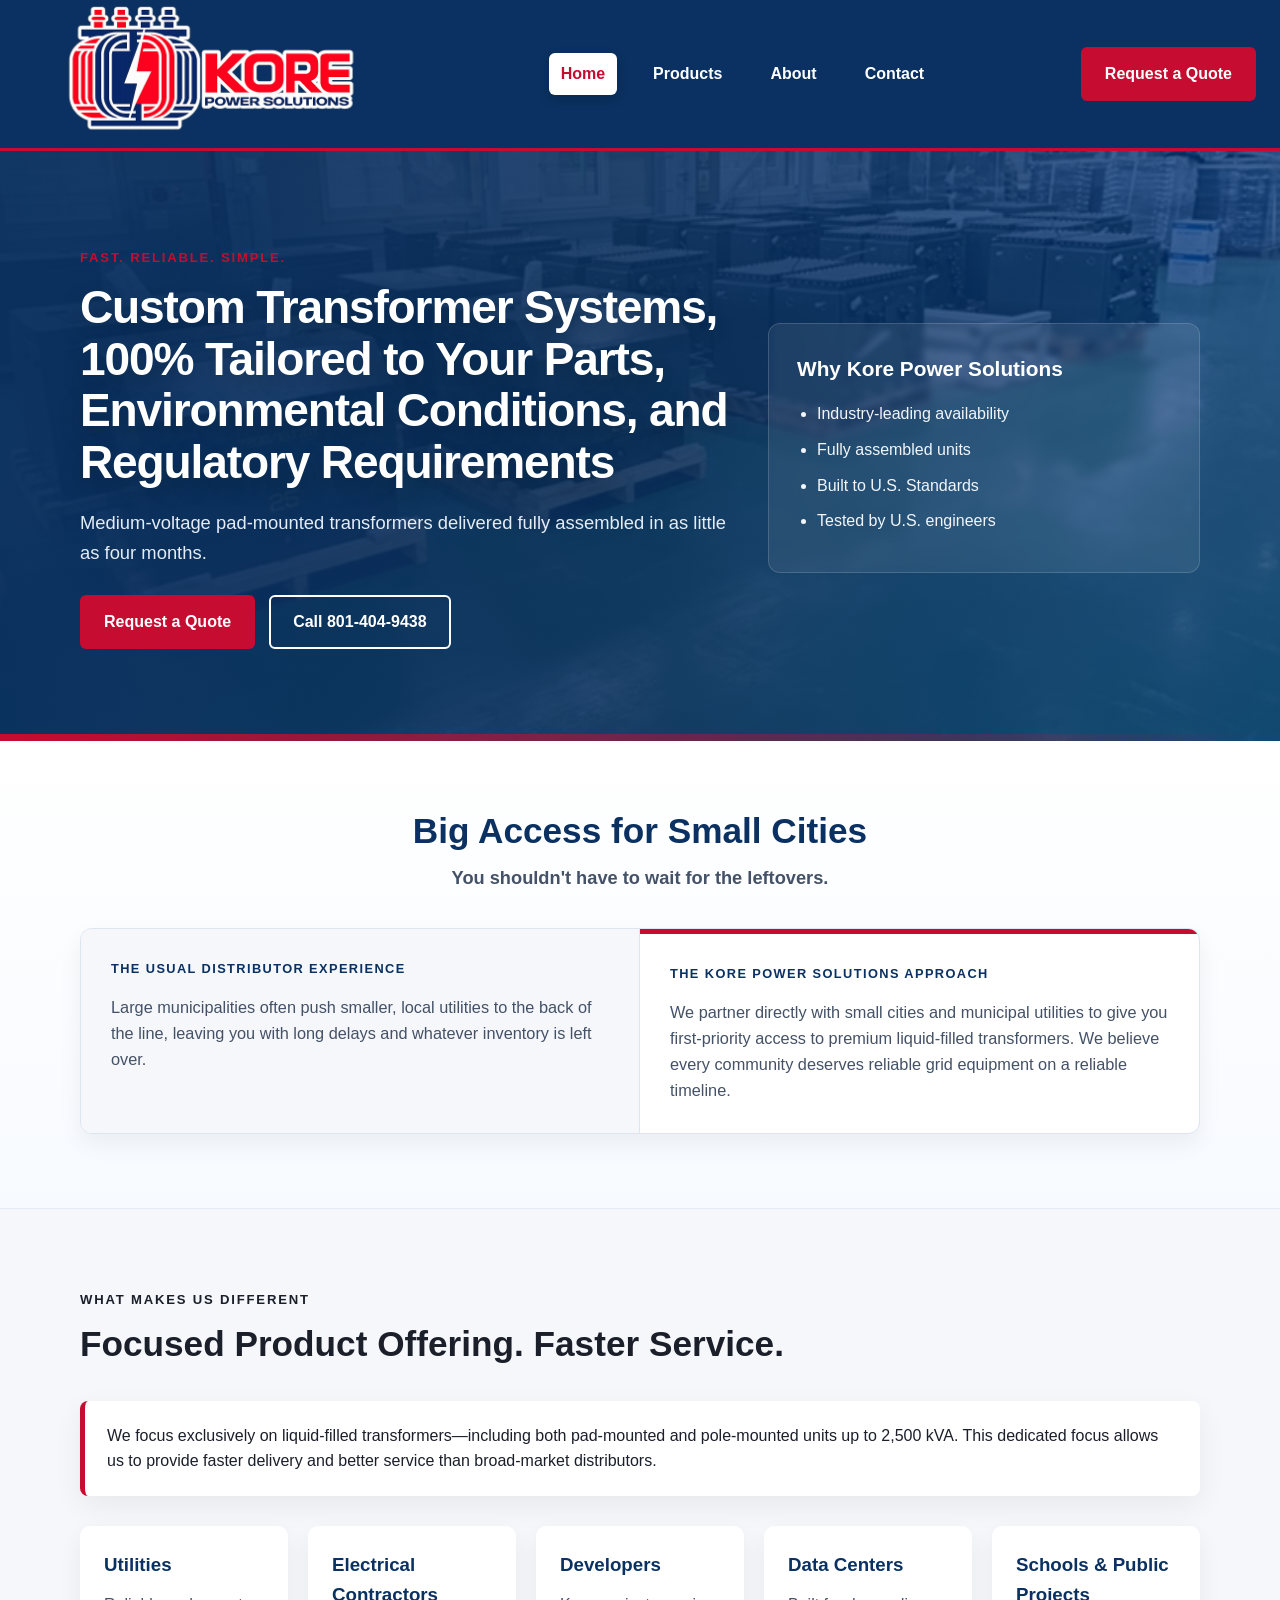
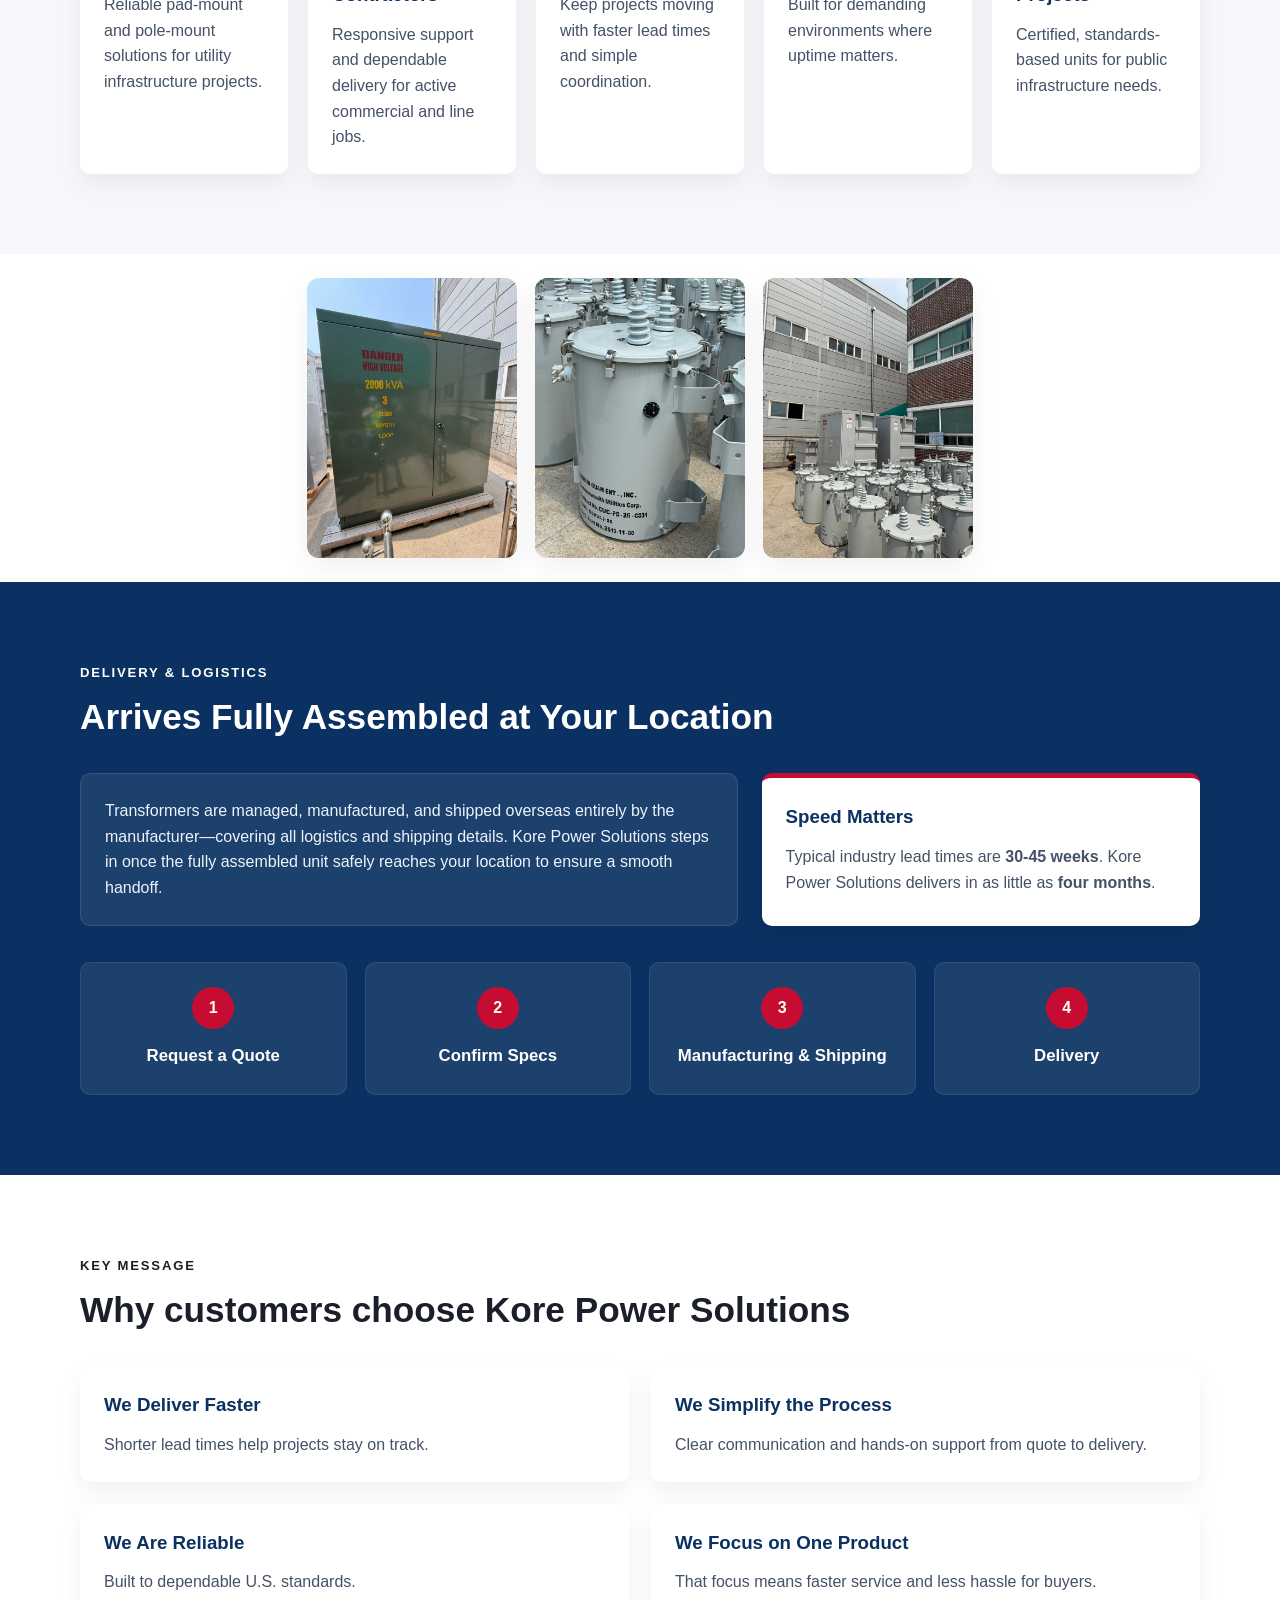
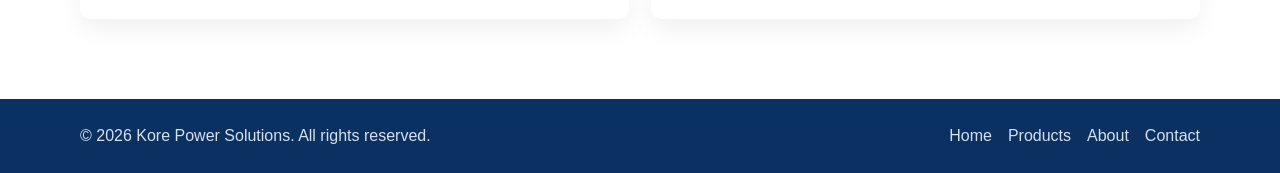
==== commit 829fa2f7: "added the new images and favicon" ====
--- a/index.html
+++ b/index.html
@@ -4,6 +4,7 @@
     <meta charset="UTF-8" />
     <meta name="viewport" content="width=device-width, initial-scale=1.0" />
     <title>Kore Power Solutions | Home</title>
+    <link rel="icon" type="image/png" href="Images/favicon-larger.png" />
     <link rel="stylesheet" href="styles.css" />
 </head>
 <body>
@@ -123,15 +124,15 @@
 
         <div class="Home-images">
             <div>
-                <img src="Images/Padmountedtransformer1.jpg" alt="Pad-mounted transformer" />
+                <img src="Images/2000kVA.jpeg" alt="2,000 kVA pad-mounted transformer" />
             </div>
 
             <div>
-                <img src="Images/PAD 1.png" alt="Pad " />
+                <img src="Images/polemounted.jpeg" alt="Pole-mounted transformer" />
             </div>
 
             <div>
-                <img src="Images/Power Transformer 4.png" alt="Pad-mounted transformer side view" />
+                <img src="Images/polemountedoutside.jpeg" alt="Pad-mounted and pole-mounted transformers outside the factory" />
             </div> 
         </div>
 
--- a/styles.css
+++ b/styles.css
@@ -159,7 +159,7 @@
 .hero {
     background:
         linear-gradient(90deg, rgba(10, 49, 97, 0.96) 0%, rgba(10, 49, 97, 0.88) 48%, rgba(0, 52, 120, 0.74) 100%),
-        url("Images/outdoorInstall.JPG") center right / cover;
+        url("Images/transformersinfactory.jpeg") center 58% / cover;
     color: var(--white);
     padding: 96px 0 92px;
     position: relative;
@@ -728,12 +728,16 @@
 
 .slideshow {
     position: relative;
-    max-width: 900px;
-    margin: 0 auto;
-    border-radius: 14px;
+    width: 100%;
     overflow: hidden;
-    box-shadow: var(--shadow-medium);
-    background: #e9eef5;
+    background: #071b35;
+}
+
+.product-slideshow-section {
+    width: 100%;
+    margin: 0;
+    padding: 0;
+    overflow: hidden;
 }
 
 .slides {
@@ -743,8 +747,9 @@
 
 .slides img {
     width: 100%;
-    height: 500px;
-    object-fit: cover;
+    height: clamp(620px, 78vh, 920px);
+    object-fit: contain;
+    object-position: center;
     display: block;
 }
 
@@ -816,7 +821,7 @@
 
 @media (max-width: 700px) {
     .slides img {
-        height: 280px;
+        height: clamp(460px, 72vh, 680px);
     }
 
     .slide-btn {
@@ -838,7 +843,7 @@
 .page-hero {
     background:
         linear-gradient(90deg, rgba(10, 49, 97, 0.96) 0%, rgba(10, 49, 97, 0.86) 46%, rgba(0, 52, 120, 0.72) 100%),
-        url("Images/outdoorInstall.JPG") center right / cover;
+        url("Images/transformersinfactory.jpeg") center center / cover;
     color: var(--white);
     min-height: 360px;
     padding: 96px 0 112px;
@@ -903,6 +908,35 @@
     border-bottom: 1px solid #e4ebf4;
 }
 
+.team-section {
+    padding-top: 64px;
+    padding-bottom: 72px;
+}
+
+.team-photo {
+    max-width: 980px;
+    margin: 0 auto;
+    overflow: hidden;
+    background: var(--white);
+    border-radius: 14px;
+    box-shadow: var(--shadow-medium);
+}
+
+.team-photo img {
+    display: block;
+    width: 100%;
+    max-height: 620px;
+    object-fit: cover;
+    object-position: center;
+}
+
+.team-photo figcaption {
+    padding: 16px 22px;
+    color: var(--text-muted);
+    font-size: 0.95rem;
+    text-align: center;
+}
+
 .factory-grid {
     display: grid;
     grid-template-columns: 0.82fr 1.18fr;
@@ -999,43 +1033,46 @@
 
 .about-feature-grid {
     display: grid;
-    grid-template-columns: repeat(4, 1fr);
-    gap: 22px;
+    grid-template-columns: repeat(2, 1fr);
+    gap: 0;
+    border-top: 1px solid #dce5f1;
+    border-left: 1px solid #dce5f1;
 }
 
 .about-feature-card {
-    background: var(--white);
-    border-radius: 14px;
-    padding: 26px;
-    box-shadow: var(--shadow-light);
-    border-top: 4px solid var(--primary-red);
-    transition: transform 0.2s ease, box-shadow 0.2s ease;
+    display: grid;
+    grid-template-columns: 82px 1fr;
+    grid-template-rows: auto 1fr;
+    column-gap: 24px;
+    background: transparent;
+    padding: 36px 34px;
+    border-right: 1px solid #dce5f1;
+    border-bottom: 1px solid #dce5f1;
+    transition: background 0.2s ease;
 }
 
 .about-feature-card:hover {
-    transform: translateY(-4px);
-    box-shadow: 0 14px 30px rgba(0, 0, 0, 0.08);
+    background: #f7faff;
 }
 
 .feature-icon {
-    width: 52px;
-    height: 52px;
-    border-radius: 50%;
-    background: linear-gradient(135deg, var(--primary-red), var(--accent-red));
-    color: var(--white);
-    display: flex;
-    align-items: center;
-    justify-content: center;
-    font-weight: 700;
-    margin-bottom: 18px;
+    grid-row: 1 / 3;
+    color: var(--primary-red);
+    font-size: 3.4rem;
+    line-height: 0.9;
+    font-weight: 800;
+    letter-spacing: -0.06em;
+    border-right: 3px solid var(--primary-red);
 }
 
 .about-feature-card h3 {
+    grid-column: 2;
     margin-bottom: 12px;
     color: var(--primary-blue);
 }
 
 .about-feature-card p {
+    grid-column: 2;
     color: var(--text-body);
 }
 
@@ -1088,31 +1125,44 @@
 }
 
 .about-timeline {
+    position: relative;
     display: grid;
     grid-template-columns: repeat(4, 1fr);
-    gap: 18px;
-    margin-top: 26px;
+    gap: 30px;
+    margin-top: 42px;
+}
+
+.about-timeline::before {
+    content: "";
+    position: absolute;
+    top: 27px;
+    left: 10%;
+    right: 10%;
+    height: 2px;
+    background: linear-gradient(90deg, var(--primary-red), #ffffff, var(--primary-red));
+    opacity: 0.55;
 }
 
 .timeline-card {
-    background: rgba(255, 255, 255, 0.08);
-    border-radius: 12px;
-    padding: 24px;
-    border: 1px solid rgba(255, 255, 255, 0.12);
-    text-align: left;
+    position: relative;
+    z-index: 1;
+    padding: 0 12px;
+    text-align: center;
 }
 
 .timeline-step {
     display: inline-flex;
     align-items: center;
     justify-content: center;
-    width: 42px;
-    height: 42px;
+    width: 56px;
+    height: 56px;
     border-radius: 50%;
     background: var(--primary-red);
     color: var(--white);
     font-weight: 700;
-    margin-bottom: 14px;
+    border: 5px solid var(--primary-blue);
+    box-shadow: 0 0 0 2px rgba(255, 255, 255, 0.75);
+    margin-bottom: 22px;
 }
 
 .timeline-card h3 {
@@ -1122,6 +1172,7 @@
 
 .timeline-card p {
     color: #e5edf8;
+    font-size: 0.96rem;
 }
 
 .advantage-heading {
@@ -1232,6 +1283,16 @@
 }
 
 @media (max-width: 1024px) {
+    .about-timeline::before {
+        display: none;
+    }
+
+    .timeline-card {
+        padding: 24px 18px;
+        border: 1px solid rgba(255, 255, 255, 0.14);
+        border-radius: 12px;
+    }
+
     .about-intro-grid,
     .factory-grid,
     .about-story-grid,
@@ -1318,6 +1379,15 @@
         padding: 22px;
     }
 
+    .about-feature-card {
+        grid-template-columns: 58px 1fr;
+        column-gap: 16px;
+    }
+
+    .feature-icon {
+        font-size: 2.6rem;
+    }
+
     .about-intro-card h2,
     .about-story-text h2 {
         font-size: 1.7rem;
